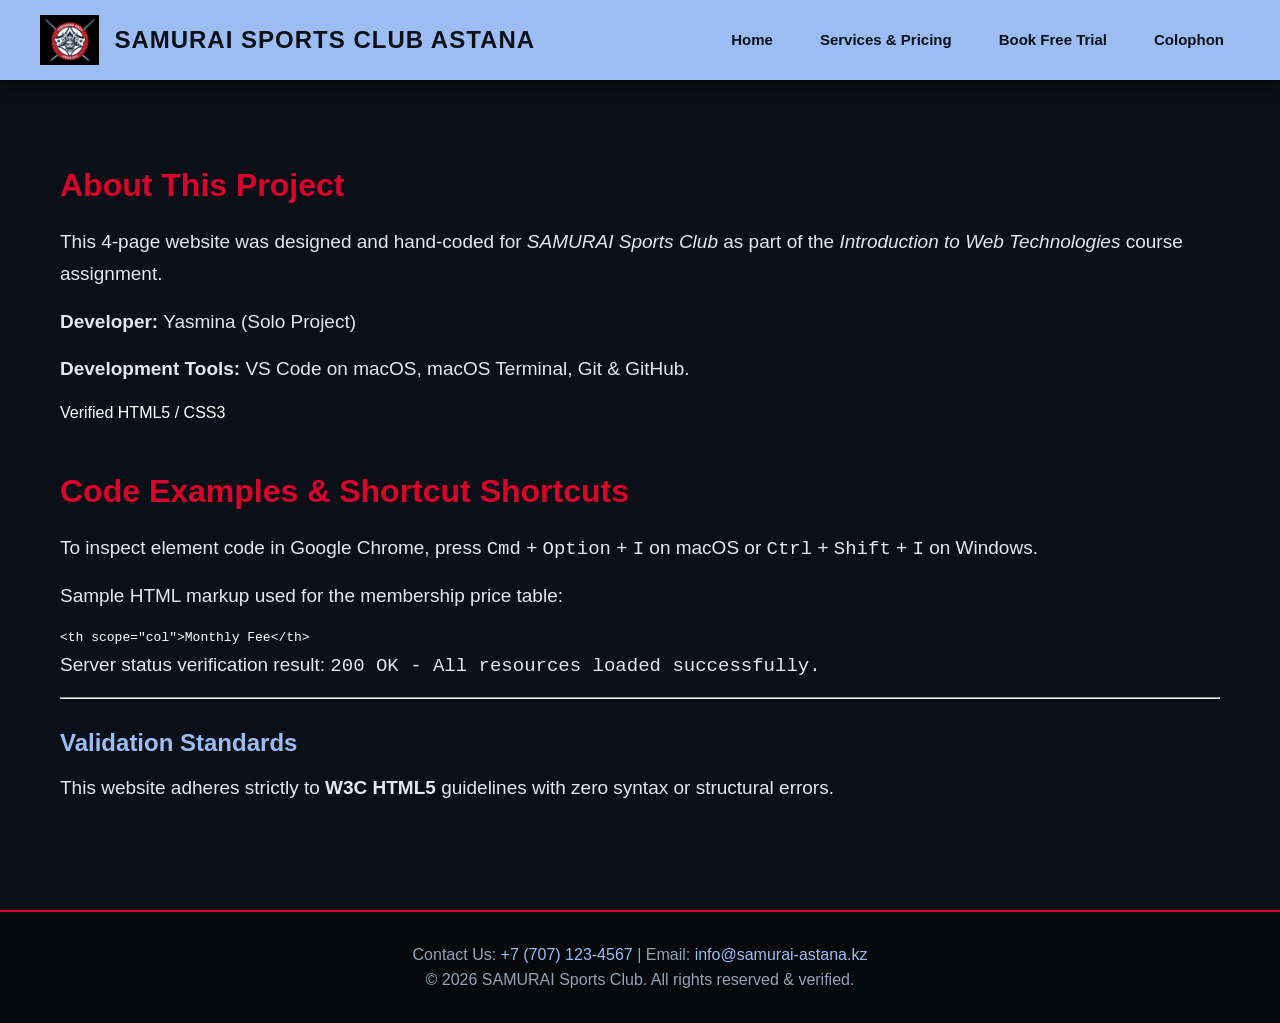
==== colophon.html @ 8e25a3a3 "Assignment 2: Add styles, logo and dojo locations" ====
<!DOCTYPE html>
<html lang="en">
<head>
    <meta charset="UTF-8">
    <meta name="viewport" content="width=device-width, initial-scale=1.0">
    <meta name="description" content="Technical specifications and code standards used to build SAMURAI Sports Club website.">
    <meta name="author" content="Yasmina">
    <title>SAMURAI Sports Club | Colophon</title>
    <link rel="stylesheet" href="css/base.css">
    <link rel="stylesheet" href="css/yasmina.css">
</head>
<body>
    <header>
        <div class="logo-container">
        <img src="images/logo.png" alt="SAMURAI DOJO Logo" class="header-logo">
        <h1>SAMURAI Sports Club Astana</h1>
    </div>
    <nav>
            <ul>
                <li><a href="index.html">Home</a></li>
                <li><a href="services.html">Services &amp; Pricing</a></li>
                <li><a href="order.html">Book Free Trial</a></li>
                <li><a href="colophon.html">Colophon</a></li>
            </ul>
    </nav>
    </header>

    <main>
        <section id="developer-info">
            <h2>About This Project</h2>
            <p>This 4-page website was designed and hand-coded for <em>SAMURAI Sports Club</em> as part of the <em>Introduction to Web Technologies</em> course assignment.</p>
            
            <!-- Div used here as a standalone container for project metadata where no specific semantic section applies -->
            <div class="project-info-card">
                <p><strong>Developer:</strong> Yasmina (Solo Project)</p>
                <p><strong>Development Tools:</strong> VS Code on macOS, macOS Terminal, Git &amp; GitHub.</p>
                <span class="badge">Verified HTML5 / CSS3</span>
            </div>
        </section>

        <section id="code-standards">
            <h2>Code Examples &amp; Shortcut Shortcuts</h2>
            <p>To inspect element code in Google Chrome, press <kbd>Cmd</kbd> + <kbd>Option</kbd> + <kbd>I</kbd> on macOS or <kbd>Ctrl</kbd> + <kbd>Shift</kbd> + <kbd>I</kbd> on Windows.</p>

            <p>Sample HTML markup used for the membership price table:</p>
            <pre><code>&lt;th scope="col"&gt;Monthly Fee&lt;/th&gt;</code></pre>

            <p>Server status verification result: <samp>200 OK - All resources loaded successfully.</samp></p>

            <hr>

            <h3>Validation Standards</h3>
            <p>This website adheres strictly to <strong>W3C HTML5</strong> guidelines with zero syntax or structural errors.</p>
        </section>
    </main>

    <footer>
        <p>Contact Us: <a href="tel:+77071234567">+7 (707) 123-4567</a> | Email: <a href="mailto:info@samurai-astana.kz">info@samurai-astana.kz</a></p>
        <p>&copy; 2026 SAMURAI Sports Club. All rights reserved &amp; verified.</p>
    </footer>
</body>
</html>
---- css/base.css ----
/* base.css - Базовые стили и сетка */

/* Сброс стандартных отступов */
* {
    box-sizing: border-box;
    margin: 0;
    padding: 0;
}

/* ЧЁРНЫЙ ФОН И БЕЛЫЙ ТЕКСТ ПО УМОЛЧАНИЮ */
body {
    font-family: -apple-system, BlinkMacSystemFont, 'Segoe UI', Roboto, Helvetica, Arial, sans-serif;
    line-height: 1.6;
    background-color: #0b0f17; /* Глубокий чёрный фон */
    color: #ffffff; /* Белый текст */
}

/* НЕБЕСНО-ГОЛУБАЯ ШАПКА В ОДНУ СТРОКУ */
header {
    background-color: #9bbdf4; /* Небесно-голубой фон */
    padding: 15px 40px;
    display: flex;
    justify-content: space-between; /* Заголовок слева, меню справа */
    align-items: center;
    position: sticky;
    top: 0;
    z-index: 1000;
    box-shadow: 0 4px 15px rgba(0,0,0,0.5);
}

/* ЗАГОЛОВОК В ШАПКЕ */
header h1 {
    color: #0b0f17; /* Тёмный цвет для контраста на голубом */
    font-size: 24px;
    font-weight: 900;
    text-transform: uppercase;
    letter-spacing: 1px;
    margin: 0;
}

/* НАВИГАЦИЯ СПРАВА В ОДНУ СТРОКУ БЕЗ ТОЧЕК */
nav ul {
    display: flex;
    flex-direction: row;
    align-items: center;
    gap: 15px;
    list-style: none; /* Убираем точки списка */
    margin: 0;
    padding: 0;
}

nav li {
    list-style: none;
}

/* КНОПКИ МЕНЮ */
nav a {
    color: #0b0f17;
    text-decoration: none;
    font-weight: 700;
    font-size: 15px;
    padding: 8px 16px;
    border-radius: 20px;
    transition: all 0.2s ease;
}

nav a:hover {
    background-color: #0b0f17;
    color: #ffffff;
}

nav a:focus {
    outline: 2px solid red; /* Обязательное требование ТЗ */
}

/* ЧЁРНЫЙ ПОДВАЛ */
footer {
    background-color: #05070a;
    color: #94a3b8;
    text-align: center;
    padding: 30px 20px;
    margin-top: 50px;
    border-top: 2px solid #d90429;
}

footer a {
    color: #9bbdf4;
    text-decoration: none;
}

footer a:hover {
    color: #ffffff;
}
---- css/yasmina.css ----
/* yasmina.css - Персональные стили, размеры и оформление */

/* СТИЛИЗАЦИЯ MAIN И КОНТЕНТА */
main {
    background-color: #0b0f17 !important; /* Чёрный фон */
    max-width: 1200px;
    margin: 0 auto;
    padding: 40px 20px;
}

/* ОГРОМНЫЙ ЗАГОЛОВОК WELCOME TO SAMURAI */
main h1 {
    font-size: 52px !important;
    font-weight: 900 !important;
    color: #ffffff !important; /* Белые буквы */
    text-transform: uppercase;
    margin-top: 20px;
    margin-bottom: 15px !important;
    line-height: 1.1;
}

/* ПОДЗАГОЛОВКИ */
main h2 {
    font-size: 32px !important;
    font-weight: 800 !important;
    color: #d90429 !important; /* Красный самурайский акцент */
    margin-top: 40px !important;
    margin-bottom: 15px !important;
}

main h3 {
    font-size: 24px !important;
    font-weight: 700 !important;
    color: #9bbdf4 !important; /* Голубой акцент */
    margin-top: 25px !important;
    margin-bottom: 10px !important;
}

/* ВЕСЬ ТЕКСТ В MAIN - КРУПНЫЙ И БЕЛЫЙ */
main p, main li, main td, main th {
    font-size: 19px !important;
    color: #e2e8f0 !important; /* Четкий светлый текст */
    line-height: 1.7 !important;
    margin-bottom: 15px !important;
}

/* ССЫЛКИ ВНУТРИ ТЕКСТА */
main a {
    color: #9bbdf4 !important;
    text-decoration: underline;
    font-weight: 600;
}

main a:hover {
    color: #d90429 !important;
}

/* КРАСНЫЕ КНОПКИ */
.btn, a.btn {
    display: inline-block;
    background-color: #d90429 !important;
    color: #ffffff !important;
    padding: 12px 28px;
    font-size: 16px;
    font-weight: 700;
    border-radius: 6px;
    text-decoration: none !important;
    margin-right: 10px;
    margin-top: 15px;
    transition: background 0.3s ease;
}

.btn:hover {
    background-color: #b00020 !important;
}

/* ОФОРМЛЕНИЕ КАРТИНОК */
main img {
    max-width: 650px;
    width: 100%;
    height: auto;
    border-radius: 10px;
    margin: 20px 0;
    box-shadow: 0 8px 25px rgba(0,0,0,0.7);
}

/* ЦИТАТА ТРЕНЕРА */
blockquote {
    background-color: #111827;
    border-left: 5px solid #d90429;
    padding: 20px;
    margin: 25px 0;
    border-radius: 0 8px 8px 0;
}

blockquote p {
    font-style: italic;
    font-size: 21px !important;
    color: #ffffff !important;
}
/* Стилизация таблицы расписания и цен */
table {
    width: 100%;
    border-collapse: collapse;
    margin: 25px 0;
    background-color: #1e293b !important; /* Тёмно-серый контрастный фон таблицы */
    border-radius: 8px;
    overflow: hidden;
    box-shadow: 0 4px 15px rgba(0, 0, 0, 0.5);
}

caption {
    font-size: 16px;
    font-weight: 600;
    color: #9bbdf4 !important; /* Голубой цвет подписи таблицы */
    margin-bottom: 10px;
    text-align: left;
}

th, td {
    padding: 14px 18px;
    text-align: left;
    border: 1px solid #334155 !important; /* Чёткие светлые рамки */
    color: #ffffff !important; /* Белый читаемый текст */
    font-size: 17px !important;
}

th {
    background-color: #d90429 !important; /* Красная самурайская шапка таблицы */
    color: #ffffff !important;
    font-weight: 700;
    text-transform: uppercase;
    font-size: 16px !important;
    letter-spacing: 0.5px;
}

tr:nth-child(even) {
    background-color: #162032 !important; /* Чередование строк для удобства */
}

tr:hover {
    background-color: #273549 !important; /* Подсветка строки при наведении */
}
/* ==========================================
   СТИЛИ ДЛЯ СТРАНИЦЫ ФОРМЫ (order.html)
   ========================================== */

/* Красивые карточки-секции формы */
fieldset {
    background-color: #1e293b !important; /* Тёмно-серый фон карточек */
    border: 2px solid #334155 !important;
    border-radius: 12px;
    padding: 25px 30px !important;
    margin-bottom: 30px !important;
    box-shadow: 0 4px 20px rgba(0, 0, 0, 0.4);
}

/* Названия секций формы (Personal Information и т.д.) */
legend {
    color: #d90429 !important; /* Красный самурайский акцент */
    font-size: 20px !important;
    font-weight: 800 !important;
    padding: 0 12px;
    text-transform: uppercase;
    letter-spacing: 0.5px;
}

/* Метки полей ввода (Labels) */
label {
    display: block;
    color: #ffffff !important;
    font-size: 16px !important;
    font-weight: 600 !important;
    margin-top: 15px;
    margin-bottom: 8px;
}

/* Все текстовые поля, календарь, числа и выпадающие списки */
input[type="text"],
input[type="email"],
input[type="tel"],
input[type="date"],
input[type="number"],
select,
textarea {
    width: 100% !important;
    max-width: 600px;
    padding: 12px 16px !important;
    font-size: 16px !important;
    border-radius: 8px !important;
    border: 1px solid #475569 !important;
    background-color: #0f172a !important; /* Тёмный фон внутри полей */
    color: #ffffff !important; /* Белый текст при вводе */
    box-sizing: border-box;
    transition: all 0.2s ease;
}

/* Подсветка полей при клике (Focus) */
input:focus, select:focus, textarea:focus {
    outline: none !important;
    border-color: #9bbdf4 !important;
    box-shadow: 0 0 0 3px rgba(155, 189, 244, 0.3) !important;
}

/* Стилизация радиокнопок и чекбоксов */
input[type="radio"],
input[type="checkbox"] {
    width: 18px !important;
    height: 18px !important;
    accent-color: #d90429 !important; /* Красный цвет галочки/точки */
    vertical-align: middle;
    margin-right: 8px;
    cursor: pointer;
}

/* Подписи к радиокнопкам и чекбоксам */
fieldset label {
    font-weight: 500 !important;
    cursor: pointer;
}

/* Картинка вверху страницы формы */
.form-hero-img, main img {
    max-width: 100% !important;
    width: 100% !important;
    max-height: 350px;
    object-fit: cover;
    border-radius: 12px;
    margin-bottom: 25px !important;
}

/* Кнопки отправки и сброса формы */
button[type="submit"], input[type="submit"] {
    background-color: #d90429 !important; /* Красная кнопка */
    color: #ffffff !important;
    font-size: 18px !important;
    font-weight: 700 !important;
    padding: 14px 32px !important;
    border: none !important;
    border-radius: 30px !important;
    cursor: pointer;
    transition: all 0.2s ease;
    margin-right: 15px;
}

button[type="submit"]:hover, input[type="submit"]:hover {
    background-color: #b00020 !important;
    transform: translateY(-2px);
    box-shadow: 0 6px 20px rgba(217, 4, 41, 0.4);
}

button[type="reset"], input[type="reset"] {
    background-color: transparent !important;
    color: #94a3b8 !important;
    font-size: 16px !important;
    font-weight: 600 !important;
    padding: 12px 24px !important;
    border: 1px solid #475569 !important;
    border-radius: 30px !important;
    cursor: pointer;
    transition: all 0.2s ease;
}

button[type="reset"]:hover, input[type="reset"]:hover {
    background-color: #334155 !important;
    color: #ffffff !important;
}
.logo-container {
    display: flex;
    align-items: center;
    gap: 15px;
}

.header-logo {
    height: 50px;
    width: auto;
    object-fit: contain;
}

/* Блок со списком адресов */
.address-list-box {
    background-color: #1e293b;
    border: 1px solid #334155;
    border-radius: 10px;
    padding: 20px 25px;
    margin-bottom: 30px;
}

.address-list-box h3 {
    color: #ffffff;
    margin-top: 0;
    margin-bottom: 15px;
}

.dojo-addresses {
    color: #cbd5e1;
    line-height: 1.8;
    padding-left: 20px;
}

.dojo-addresses li strong {
    color: #ffffff;
}

.dojo-addresses a {
    color: #38bdf8;
    text-decoration: none;
}

.dojo-addresses a:hover {
    text-decoration: underline;
}
.hero-logo {
    max-width: 180px; /* Фиксируем ширину, чтобы картинка не была гигантской */
    height: auto;
    display: block;
    margin: 0 auto 20px auto; /* Выравниваем по центру */
}
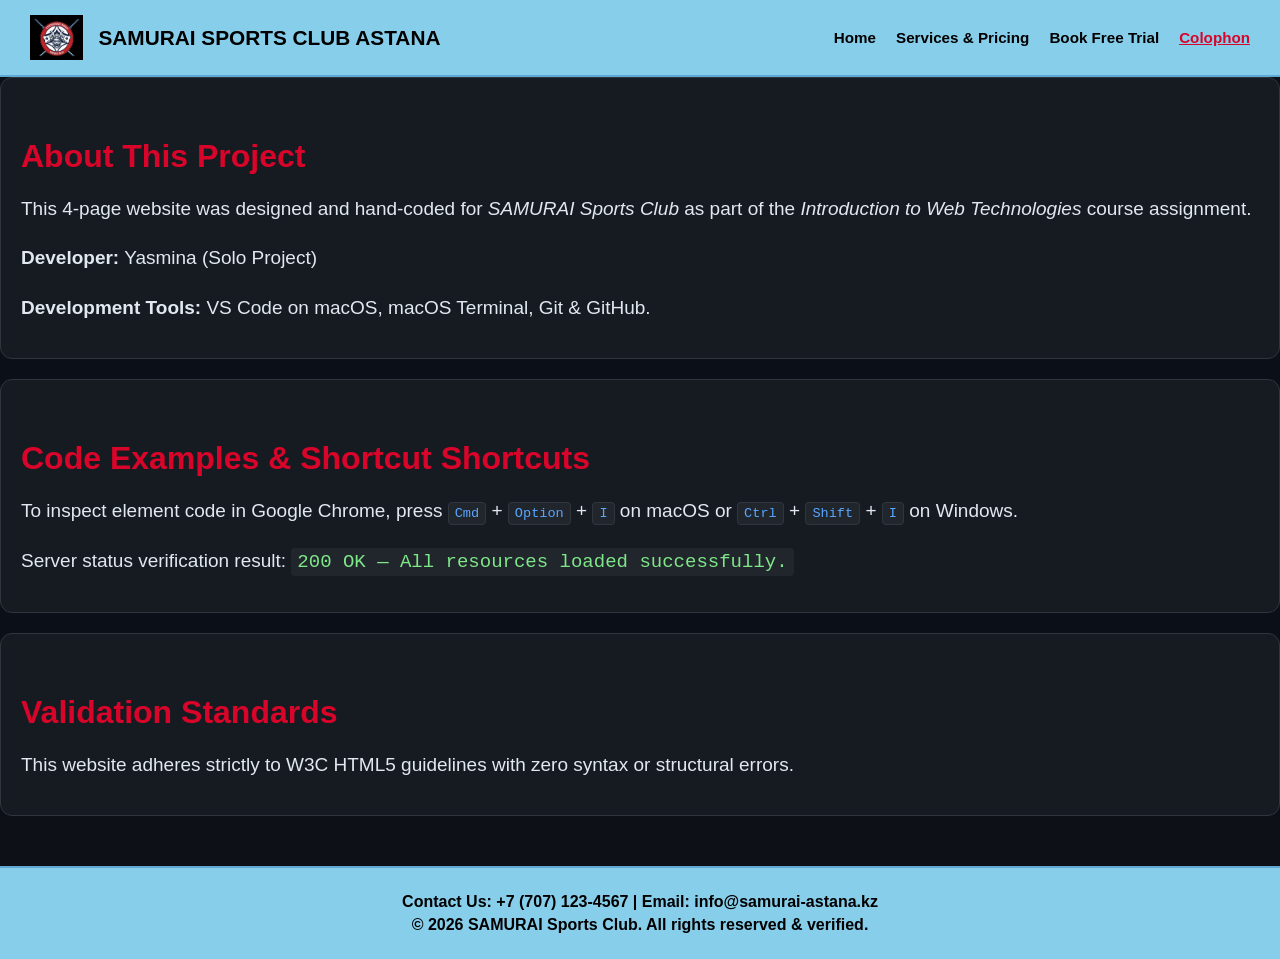
==== commit 64a3c6f0: "Final fix layout and styles" ====
--- a/colophon.html
+++ b/colophon.html
@@ -3,60 +3,51 @@
 <head>
     <meta charset="UTF-8">
     <meta name="viewport" content="width=device-width, initial-scale=1.0">
-    <meta name="description" content="Technical specifications and code standards used to build SAMURAI Sports Club website.">
-    <meta name="author" content="Yasmina">
-    <title>SAMURAI Sports Club | Colophon</title>
+    <title>Colophon — SAMURAI Sports Club</title>
     <link rel="stylesheet" href="css/base.css">
     <link rel="stylesheet" href="css/yasmina.css">
 </head>
 <body>
+
     <header>
         <div class="logo-container">
-        <img src="images/logo.png" alt="SAMURAI DOJO Logo" class="header-logo">
-        <h1>SAMURAI Sports Club Astana</h1>
-    </div>
-    <nav>
+            <img src="images/logo.png" alt="SAMURAI DOJO Logo" class="header-logo">
+            <h1>SAMURAI SPORTS CLUB ASTANA</h1>
+        </div>
+        <nav>
             <ul>
                 <li><a href="index.html">Home</a></li>
                 <li><a href="services.html">Services &amp; Pricing</a></li>
                 <li><a href="order.html">Book Free Trial</a></li>
-                <li><a href="colophon.html">Colophon</a></li>
+                <li><a href="colophon.html" class="active">Colophon</a></li>
             </ul>
-    </nav>
+        </nav>
     </header>
 
-    <main>
-        <section id="developer-info">
+    <main class="page-container" style="max-width: 800px; margin: 40px auto; padding: 0 20px;">
+        <section class="colophon-card">
             <h2>About This Project</h2>
-            <p>This 4-page website was designed and hand-coded for <em>SAMURAI Sports Club</em> as part of the <em>Introduction to Web Technologies</em> course assignment.</p>
-            
-            <!-- Div used here as a standalone container for project metadata where no specific semantic section applies -->
-            <div class="project-info-card">
-                <p><strong>Developer:</strong> Yasmina (Solo Project)</p>
-                <p><strong>Development Tools:</strong> VS Code on macOS, macOS Terminal, Git &amp; GitHub.</p>
-                <span class="badge">Verified HTML5 / CSS3</span>
-            </div>
+            <p>This 4-page website was designed and hand-coded for <em>SAMURAI Sports Club</em> as part of the <i>Introduction to Web Technologies</i> course assignment.</p>
+            <p><strong>Developer:</strong> Yasmina (Solo Project)</p>
+            <p><strong>Development Tools:</strong> VS Code on macOS, macOS Terminal, Git &amp; GitHub.</p>
         </section>
 
-        <section id="code-standards">
+        <section class="colophon-card">
             <h2>Code Examples &amp; Shortcut Shortcuts</h2>
             <p>To inspect element code in Google Chrome, press <kbd>Cmd</kbd> + <kbd>Option</kbd> + <kbd>I</kbd> on macOS or <kbd>Ctrl</kbd> + <kbd>Shift</kbd> + <kbd>I</kbd> on Windows.</p>
+            <p>Server status verification result: <code>200 OK — All resources loaded successfully.</code></p>
+        </section>
 
-            <p>Sample HTML markup used for the membership price table:</p>
-            <pre><code>&lt;th scope="col"&gt;Monthly Fee&lt;/th&gt;</code></pre>
-
-            <p>Server status verification result: <samp>200 OK - All resources loaded successfully.</samp></p>
-
-            <hr>
-
-            <h3>Validation Standards</h3>
-            <p>This website adheres strictly to <strong>W3C HTML5</strong> guidelines with zero syntax or structural errors.</p>
+        <section class="colophon-card">
+            <h2>Validation Standards</h2>
+            <p>This website adheres strictly to W3C HTML5 guidelines with zero syntax or structural errors.</p>
         </section>
     </main>
 
     <footer>
-        <p>Contact Us: <a href="tel:+77071234567">+7 (707) 123-4567</a> | Email: <a href="mailto:info@samurai-astana.kz">info@samurai-astana.kz</a></p>
+        <p>Contact Us: +7 (707) 123-4567 | Email: info@samurai-astana.kz</p>
         <p>&copy; 2026 SAMURAI Sports Club. All rights reserved &amp; verified.</p>
     </footer>
+
 </body>
 </html>
--- a/css/base.css
+++ b/css/base.css
@@ -1,93 +1,96 @@
-/* base.css - Базовые стили и сетка */
-
-/* Сброс стандартных отступов */
-* {
-    box-sizing: border-box;
-    margin: 0;
-    padding: 0;
+header {
+    background-color: #9bbdf4 !important;
+    color: #000000 !important;
 }
 
-/* ЧЁРНЫЙ ФОН И БЕЛЫЙ ТЕКСТ ПО УМОЛЧАНИЮ */
-body {
-    font-family: -apple-system, BlinkMacSystemFont, 'Segoe UI', Roboto, Helvetica, Arial, sans-serif;
-    line-height: 1.6;
-    background-color: #0b0f17; /* Глубокий чёрный фон */
-    color: #ffffff; /* Белый текст */
+header h1 {
+    font-size: 26px !important;
+    font-weight: 900 !important;
+    color: #000000 !important;
 }
 
-/* НЕБЕСНО-ГОЛУБАЯ ШАПКА В ОДНУ СТРОКУ */
-header {
-    background-color: #9bbdf4; /* Небесно-голубой фон */
-    padding: 15px 40px;
-    display: flex;
-    justify-content: space-between; /* Заголовок слева, меню справа */
-    align-items: center;
-    position: sticky;
-    top: 0;
-    z-index: 1000;
-    box-shadow: 0 4px 15px rgba(0,0,0,0.5);
+main {
+    max-width: 100% !important;
+    margin: 0 !important;
+    padding: 0 !important;
+    background-color: #1d4ed8 !important;
 }
 
-/* ЗАГОЛОВОК В ШАПКЕ */
-header h1 {
-    color: #0b0f17; /* Тёмный цвет для контраста на голубом */
-    font-size: 24px;
-    font-weight: 900;
-    text-transform: uppercase;
-    letter-spacing: 1px;
-    margin: 0;
+.hero {
+    position: relative;
+    width: 100%;
+    min-height: 520px;
+    background: linear-gradient(rgba(0, 0, 0, 0.45), rgba(0, 0, 0, 0.45)), url('../images/dojo.jpg') no-repeat center center / cover;
+    display: flex;
+    flex-direction: column;
+    justify-content: center;
+    align-items: flex-start;
+    padding: 60px 8%;
+    box-sizing: border-box;
 }
 
-/* НАВИГАЦИЯ СПРАВА В ОДНУ СТРОКУ БЕЗ ТОЧЕК */
-nav ul {
-    display: flex;
-    flex-direction: row;
-    align-items: center;
-    gap: 15px;
-    list-style: none; /* Убираем точки списка */
-    margin: 0;
-    padding: 0;
+.hero h1, main h1 {
+    font-size: 56px !important;
+    font-weight: 900 !important;
+    color: #ffffff !important;
+    text-shadow: 2px 2px 10px rgba(0,0,0,0.7);
+    margin-bottom: 15px !important;
+    max-width: 800px;
+    line-height: 1.1;
 }
 
-nav li {
-    list-style: none;
+.hero p {
+    font-size: 22px !important;
+    color: #ffffff !important;
+    max-width: 700px;
+    margin-bottom: 30px !important;
+    text-shadow: 1px 1px 6px rgba(0,0,0,0.7);
 }
 
-/* КНОПКИ МЕНЮ */
-nav a {
-    color: #0b0f17;
-    text-decoration: none;
-    font-weight: 700;
-    font-size: 15px;
-    padding: 8px 16px;
-    border-radius: 20px;
-    transition: all 0.2s ease;
+.btn-group {
+    display: flex;
+    gap: 15px;
+    margin-top: 10px;
 }
 
-nav a:hover {
-    background-color: #0b0f17;
-    color: #ffffff;
+.btn {
+    display: inline-block;
+    padding: 14px 32px;
+    font-size: 16px;
+    font-weight: 700;
+    border-radius: 30px;
+    text-decoration: none;
+    transition: all 0.3s ease;
 }
 
-nav a:focus {
-    outline: 2px solid red; /* Обязательное требование ТЗ */
+.btn-primary {
+    background-color: #000000;
+    color: #ffffff !important;
 }
 
-/* ЧЁРНЫЙ ПОДВАЛ */
-footer {
-    background-color: #05070a;
-    color: #94a3b8;
-    text-align: center;
-    padding: 30px 20px;
-    margin-top: 50px;
-    border-top: 2px solid #d90429;
+.btn-secondary {
+    background-color: #ffffff;
+    color: #000000 !important;
 }
 
-footer a {
-    color: #9bbdf4;
-    text-decoration: none;
+.btn:hover {
+    transform: translateY(-3px);
+    box-shadow: 0 6px 20px rgba(0,0,0,0.3);
 }
 
-footer a:hover {
-    color: #ffffff;
+.content-block {
+    padding: 50px 8%;
+    background-color: #1d4ed8;
+    color: #000000;
+}
+
+.content-block h2, .content-block h3 {
+    color: #000000 !important;
+    font-size: 32px !important;
+    margin-top: 20px;
+}
+
+.content-block p, .content-block li {
+    color: #000000 !important;
+    font-size: 20px !important;
 }
--- a/css/yasmina.css
+++ b/css/yasmina.css
@@ -1,29 +1,25 @@
-/* yasmina.css - Персональные стили, размеры и оформление */
-
-/* СТИЛИЗАЦИЯ MAIN И КОНТЕНТА */
+ 
 main {
-    background-color: #0b0f17 !important; /* Чёрный фон */
+    background-color: #0b0f17 !important;
     max-width: 1200px;
     margin: 0 auto;
     padding: 40px 20px;
 }
-
-/* ОГРОМНЫЙ ЗАГОЛОВОК WELCOME TO SAMURAI */
+ 
 main h1 {
     font-size: 52px !important;
     font-weight: 900 !important;
-    color: #ffffff !important; /* Белые буквы */
+    color: #ffffff !important;
     text-transform: uppercase;
     margin-top: 20px;
     margin-bottom: 15px !important;
     line-height: 1.1;
 }
-
-/* ПОДЗАГОЛОВКИ */
+ 
 main h2 {
     font-size: 32px !important;
     font-weight: 800 !important;
-    color: #d90429 !important; /* Красный самурайский акцент */
+    color: #d90429 !important;
     margin-top: 40px !important;
     margin-bottom: 15px !important;
 }
@@ -31,20 +27,17 @@
 main h3 {
     font-size: 24px !important;
     font-weight: 700 !important;
-    color: #9bbdf4 !important; /* Голубой акцент */
+    color: #9bbdf4 !important;
     margin-top: 25px !important;
     margin-bottom: 10px !important;
 }
-
-/* ВЕСЬ ТЕКСТ В MAIN - КРУПНЫЙ И БЕЛЫЙ */
+ 
 main p, main li, main td, main th {
     font-size: 19px !important;
-    color: #e2e8f0 !important; /* Четкий светлый текст */
-    line-height: 1.7 !important;
+    color: #e2e8f0 !important;
     margin-bottom: 15px !important;
 }
-
-/* ССЫЛКИ ВНУТРИ ТЕКСТА */
+ 
 main a {
     color: #9bbdf4 !important;
     text-decoration: underline;
@@ -54,8 +47,7 @@
 main a:hover {
     color: #d90429 !important;
 }
-
-/* КРАСНЫЕ КНОПКИ */
+ 
 .btn, a.btn {
     display: inline-block;
     background-color: #d90429 !important;
@@ -73,8 +65,7 @@
 .btn:hover {
     background-color: #b00020 !important;
 }
-
-/* ОФОРМЛЕНИЕ КАРТИНОК */
+ 
 main img {
     max-width: 650px;
     width: 100%;
@@ -83,8 +74,7 @@
     margin: 20px 0;
     box-shadow: 0 8px 25px rgba(0,0,0,0.7);
 }
-
-/* ЦИТАТА ТРЕНЕРА */
+ 
 blockquote {
     background-color: #111827;
     border-left: 5px solid #d90429;
@@ -97,13 +87,12 @@
     font-style: italic;
     font-size: 21px !important;
     color: #ffffff !important;
-}
-/* Стилизация таблицы расписания и цен */
-table {
+} 
+ able {
     width: 100%;
     border-collapse: collapse;
     margin: 25px 0;
-    background-color: #1e293b !important; /* Тёмно-серый контрастный фон таблицы */
+    background-color: #1e293b !important;
     border-radius: 8px;
     overflow: hidden;
     box-shadow: 0 4px 15px rgba(0, 0, 0, 0.5);
@@ -112,7 +101,7 @@
 caption {
     font-size: 16px;
     font-weight: 600;
-    color: #9bbdf4 !important; /* Голубой цвет подписи таблицы */
+    color: #9bbdf4 !important;
     margin-bottom: 10px;
     text-align: left;
 }
@@ -120,13 +109,13 @@
 th, td {
     padding: 14px 18px;
     text-align: left;
-    border: 1px solid #334155 !important; /* Чёткие светлые рамки */
-    color: #ffffff !important; /* Белый читаемый текст */
+    border: 1px solid #334155 !important;
+    color: #ffffff !important;
     font-size: 17px !important;
 }
 
 th {
-    background-color: #d90429 !important; /* Красная самурайская шапка таблицы */
+    background-color: #d90429 !important;
     color: #ffffff !important;
     font-weight: 700;
     text-transform: uppercase;
@@ -135,37 +124,31 @@
 }
 
 tr:nth-child(even) {
-    background-color: #162032 !important; /* Чередование строк для удобства */
+    background-color: #162032 !important;
 }
 
 tr:hover {
-    background-color: #273549 !important; /* Подсветка строки при наведении */
-}
-/* ==========================================
-   СТИЛИ ДЛЯ СТРАНИЦЫ ФОРМЫ (order.html)
-   ========================================== */
-
-/* Красивые карточки-секции формы */
-fieldset {
-    background-color: #1e293b !important; /* Тёмно-серый фон карточек */
+    background-color: #273549 !important;
+}
+ 
+ fieldset {
+    background-color: #1e293b !important;
     border: 2px solid #334155 !important;
     border-radius: 12px;
     padding: 25px 30px !important;
     margin-bottom: 30px !important;
     box-shadow: 0 4px 20px rgba(0, 0, 0, 0.4);
 }
-
-/* Названия секций формы (Personal Information и т.д.) */
+ 
 legend {
-    color: #d90429 !important; /* Красный самурайский акцент */
+    color: #d90429 !important;
     font-size: 20px !important;
     font-weight: 800 !important;
     padding: 0 12px;
     text-transform: uppercase;
     letter-spacing: 0.5px;
 }
-
-/* Метки полей ввода (Labels) */
+ 
 label {
     display: block;
     color: #ffffff !important;
@@ -174,8 +157,7 @@
     margin-top: 15px;
     margin-bottom: 8px;
 }
-
-/* Все текстовые поля, календарь, числа и выпадающие списки */
+ 
 input[type="text"],
 input[type="email"],
 input[type="tel"],
@@ -189,37 +171,34 @@
     font-size: 16px !important;
     border-radius: 8px !important;
     border: 1px solid #475569 !important;
-    background-color: #0f172a !important; /* Тёмный фон внутри полей */
-    color: #ffffff !important; /* Белый текст при вводе */
+    background-color: #0f172a !important;
+    color: #ffffff !important;
     box-sizing: border-box;
     transition: all 0.2s ease;
 }
 
-/* Подсветка полей при клике (Focus) */
+
 input:focus, select:focus, textarea:focus {
     outline: none !important;
     border-color: #9bbdf4 !important;
     box-shadow: 0 0 0 3px rgba(155, 189, 244, 0.3) !important;
 }
-
-/* Стилизация радиокнопок и чекбоксов */
+ 
 input[type="radio"],
 input[type="checkbox"] {
     width: 18px !important;
     height: 18px !important;
-    accent-color: #d90429 !important; /* Красный цвет галочки/точки */
+    accent-color: #d90429 !important;
     vertical-align: middle;
     margin-right: 8px;
     cursor: pointer;
 }
-
-/* Подписи к радиокнопкам и чекбоксам */
+ 
 fieldset label {
     font-weight: 500 !important;
     cursor: pointer;
 }
-
-/* Картинка вверху страницы формы */
+ 
 .form-hero-img, main img {
     max-width: 100% !important;
     width: 100% !important;
@@ -228,10 +207,9 @@
     border-radius: 12px;
     margin-bottom: 25px !important;
 }
-
-/* Кнопки отправки и сброса формы */
+ 
 button[type="submit"], input[type="submit"] {
-    background-color: #d90429 !important; /* Красная кнопка */
+    background-color: #d90429 !important; 
     color: #ffffff !important;
     font-size: 18px !important;
     font-weight: 700 !important;
@@ -276,8 +254,7 @@
     width: auto;
     object-fit: contain;
 }
-
-/* Блок со списком адресов */
+ 
 .address-list-box {
     background-color: #1e293b;
     border: 1px solid #334155;
@@ -311,8 +288,340 @@
     text-decoration: underline;
 }
 .hero-logo {
-    max-width: 180px; /* Фиксируем ширину, чтобы картинка не была гигантской */
+    max-width: 180px;
     height: auto;
     display: block;
-    margin: 0 auto 20px auto; /* Выравниваем по центру */
+    margin: 0 auto 20px auto;
+}
+
+body {
+    background-color: #0d1117 !important;
+    color: #f0f6fc !important;
+    font-family: -apple-system, BlinkMacSystemFont, "Segoe UI", Roboto, Helvetica, Arial, sans-serif !important;
+}
+
+header {
+    background-color: #161b22 !important;
+    border-bottom: 1px solid #30363d;
+}
+
+header h1, header nav a {
+    font-family: -apple-system, BlinkMacSystemFont, "Segoe UI", Roboto, Helvetica, Arial, sans-serif !important;
+    color: #f0f6fc !important;
+}
+
+header nav a.active {
+    color: #58a6ff !important;
+}
+
+.order-hero h1 {
+    color: #ff3344;
+    font-size: 2rem;
+    margin-bottom: 10px;
+}
+
+.trial-hero-img {
+    max-width: 100%;
+    height: auto;
+    border-radius: 12px;
+    margin: 20px 0;
+    box-shadow: 0 4px 20px rgba(0,0,0,0.5);
+}
+
+.order-form-section {
+    background: #161b22;
+    padding: 25px;
+    border-radius: 12px;
+    border: 1px solid #30363d;
+    max-width: 600px;
+    margin: 30px auto;
+}
+
+.order-form-section h2 {
+    color: #ff3344;
+    font-size: 1.2rem;
+    margin-bottom: 20px;
+    text-transform: uppercase;
+}
+
+.form-group {
+    margin-bottom: 18px;
+    text-align: left;
+}
+
+.form-group label {
+    display: block;
+    margin-bottom: 6px;
+    font-size: 0.9rem;
+    color: #8b949e;
+}
+
+.form-group input, 
+.form-group select {
+    width: 100%;
+    padding: 12px;
+    background: #0d1117;
+    border: 1px solid #30363d;
+    border-radius: 6px;
+    color: #fff;
+    font-size: 1rem;
+    box-sizing: border-box;
+}
+
+.form-group input:focus, 
+.form-group select:focus {
+    border-color: #58a6ff;
+    outline: none;
+}
+
+.btn-submit {
+    width: 100%;
+    background: #238636;
+    color: #fff;
+    padding: 12px;
+    border: none;
+    border-radius: 6px;
+    font-size: 1rem;
+    font-weight: bold;
+    cursor: pointer;
+    margin-top: 10px;
+}
+
+.btn-submit:hover {
+    background: #2ea043;
+}
+
+.colophon-card {
+    background: #161b22;
+    border: 1px solid #30363d;
+    border-radius: 12px;
+    padding: 20px;
+    margin-bottom: 20px;
+    text-align: left;
+}
+
+.colophon-card h2 {
+    color: #ff3344;
+    font-size: 1.3rem;
+    margin-top: 0;
+}
+
+.colophon-card p {
+    color: #c9d1d9;
+    line-height: 1.6;
+}
+
+kbd {
+    background: #21262d;
+    border: 1px solid #30363d;
+    border-radius: 4px;
+    padding: 3px 6px;
+    font-size: 0.85rem;
+    color: #58a6ff;
+}
+
+code {
+    background: #21262d;
+    color: #7ee787;
+    padding: 3px 6px;
+    border-radius: 4px;
+}
+body {
+    background-color: #0d1117 !important;
+    color: #f0f6fc !important;
+    font-family: -apple-system, BlinkMacSystemFont, "Segoe UI", Roboto, Helvetica, Arial, sans-serif !important;
+    margin: 0;
+    padding: 0;
+}
+
+header {
+    background-color: #87CEEB !important;
+    border-bottom: 2px solid #5fa8d3;
+    padding: 15px 30px;
+    display: flex !important;
+    justify-content: space-between !important;
+    align-items: center !important;
+}
+
+.logo-container {
+    display: flex;
+    align-items: center;
+    gap: 15px;
+}
+
+.header-logo {
+    height: 45px;
+    width: auto;
+}
+
+header h1 {
+    font-size: 1.3rem !important;
+    color: #000000 !important;
+    margin: 0 !important;
+    font-weight: 700;
+}
+
+nav ul {
+    list-style: none !important;
+    margin: 0 !important;
+    padding: 0 !important;
+    display: flex !important;
+    flex-direction: row !important;
+    gap: 20px !important;
+}
+
+nav ul li {
+    display: inline-block !important;
+}
+
+nav ul li a {
+    color: #000000 !important;
+    text-decoration: none !important;
+    font-weight: 600 !important;
+    font-size: 0.95rem !important;
+}
+
+nav ul li a:hover,
+nav ul li a.active {
+    color: #d90429 !important;
+    text-decoration: underline !important;
+}
+
+.hero-banner-img,
+.home-hero-img {
+    width: 100% !important;
+    max-width: 900px !important;
+    height: auto !important;
+    max-height: none !important;
+    object-fit: contain !important;
+    display: block;
+    margin: 20px auto;
+    border-radius: 10px;
+}
+
+footer {
+    background-color: #87CEEB !important;
+    color: #000000 !important;
+    text-align: center;
+    padding: 20px;
+    margin-top: 50px;
+    border-top: 2px solid #5fa8d3;
+}
+
+footer p {
+    margin: 5px 0;
+    font-weight: 600;
+}
+
+.order-hero h1 {
+    color: #ff3344;
+    font-size: 2rem;
+    margin-bottom: 10px;
+}
+
+.trial-hero-img {
+    max-width: 100%;
+    height: auto;
+    border-radius: 12px;
+    margin: 20px 0;
+    box-shadow: 0 4px 20px rgba(0,0,0,0.5);
+}
+
+.order-form-section {
+    background: #161b22;
+    padding: 25px;
+    border-radius: 12px;
+    border: 1px solid #30363d;
+    max-width: 600px;
+    margin: 30px auto;
+}
+
+.order-form-section h2 {
+    color: #ff3344;
+    font-size: 1.2rem;
+    margin-bottom: 20px;
+    text-transform: uppercase;
+}
+
+.form-group {
+    margin-bottom: 18px;
+    text-align: left;
+}
+
+.form-group label {
+    display: block;
+    margin-bottom: 6px;
+    font-size: 0.9rem;
+    color: #8b949e;
+}
+
+.form-group input, 
+.form-group select {
+    width: 100%;
+    padding: 12px;
+    background: #0d1117;
+    border: 1px solid #30363d;
+    border-radius: 6px;
+    color: #fff;
+    font-size: 1rem;
+    box-sizing: border-box;
+}
+
+.form-group input:focus, 
+.form-group select:focus {
+    border-color: #58a6ff;
+    outline: none;
+}
+
+.btn-submit {
+    width: 100%;
+    background: #238636;
+    color: #fff;
+    padding: 12px;
+    border: none;
+    border-radius: 6px;
+    font-size: 1rem;
+    font-weight: bold;
+    cursor: pointer;
+    margin-top: 10px;
+}
+
+.btn-submit:hover {
+    background: #2ea043;
+}
+
+.colophon-card {
+    background: #161b22;
+    border: 1px solid #30363d;
+    border-radius: 12px;
+    padding: 20px;
+    margin-bottom: 20px;
+    text-align: left;
+}
+
+.colophon-card h2 {
+    color: #ff3344;
+    font-size: 1.3rem;
+    margin-top: 0;
+}
+
+.colophon-card p {
+    color: #c9d1d9;
+    line-height: 1.6;
+}
+
+kbd {
+    background: #21262d;
+    border: 1px solid #30363d;
+    border-radius: 4px;
+    padding: 3px 6px;
+    font-size: 0.85rem;
+    color: #58a6ff;
+}
+
+code {
+    background: #21262d;
+    color: #7ee787;
+    padding: 3px 6px;
+    border-radius: 4px;
 }
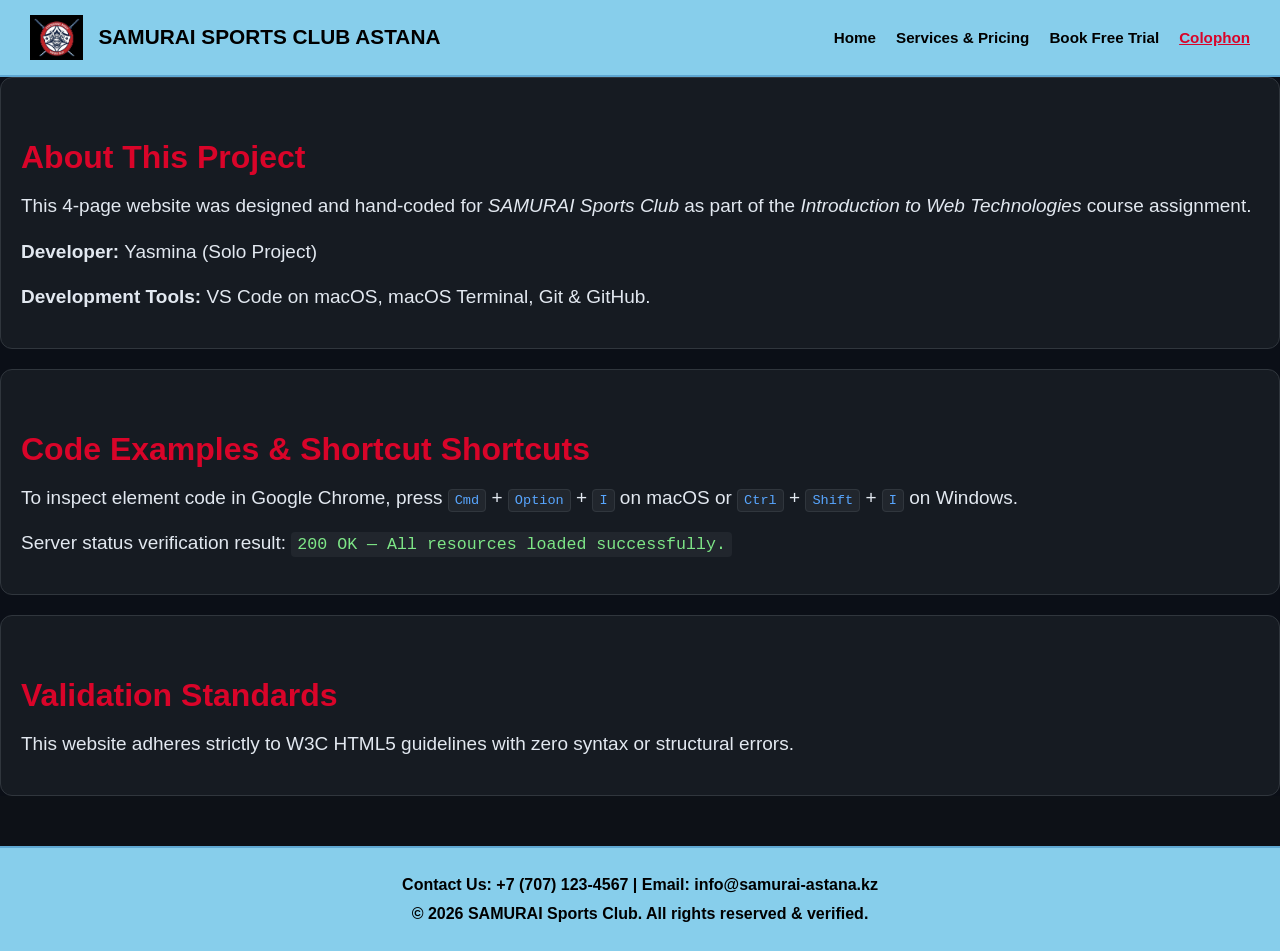
==== commit 40f9f381: "checkpoint" ====
--- a/colophon.html
+++ b/colophon.html
@@ -4,6 +4,7 @@
     <meta charset="UTF-8">
     <meta name="viewport" content="width=device-width, initial-scale=1.0">
     <title>Colophon — SAMURAI Sports Club</title>
+    <link href="https://cdn.jsdelivr.net/npm/bootstrap@5.3.3/dist/css/bootstrap.min.css" rel="stylesheet">
     <link rel="stylesheet" href="css/base.css">
     <link rel="stylesheet" href="css/yasmina.css">
 </head>
@@ -50,4 +51,5 @@
     </footer>
 
 </body>
+<script src="https://cdn.jsdelivr.net/npm/bootstrap@5.3.3/dist/js/bootstrap.bundle.min.js"></script>
 </html>
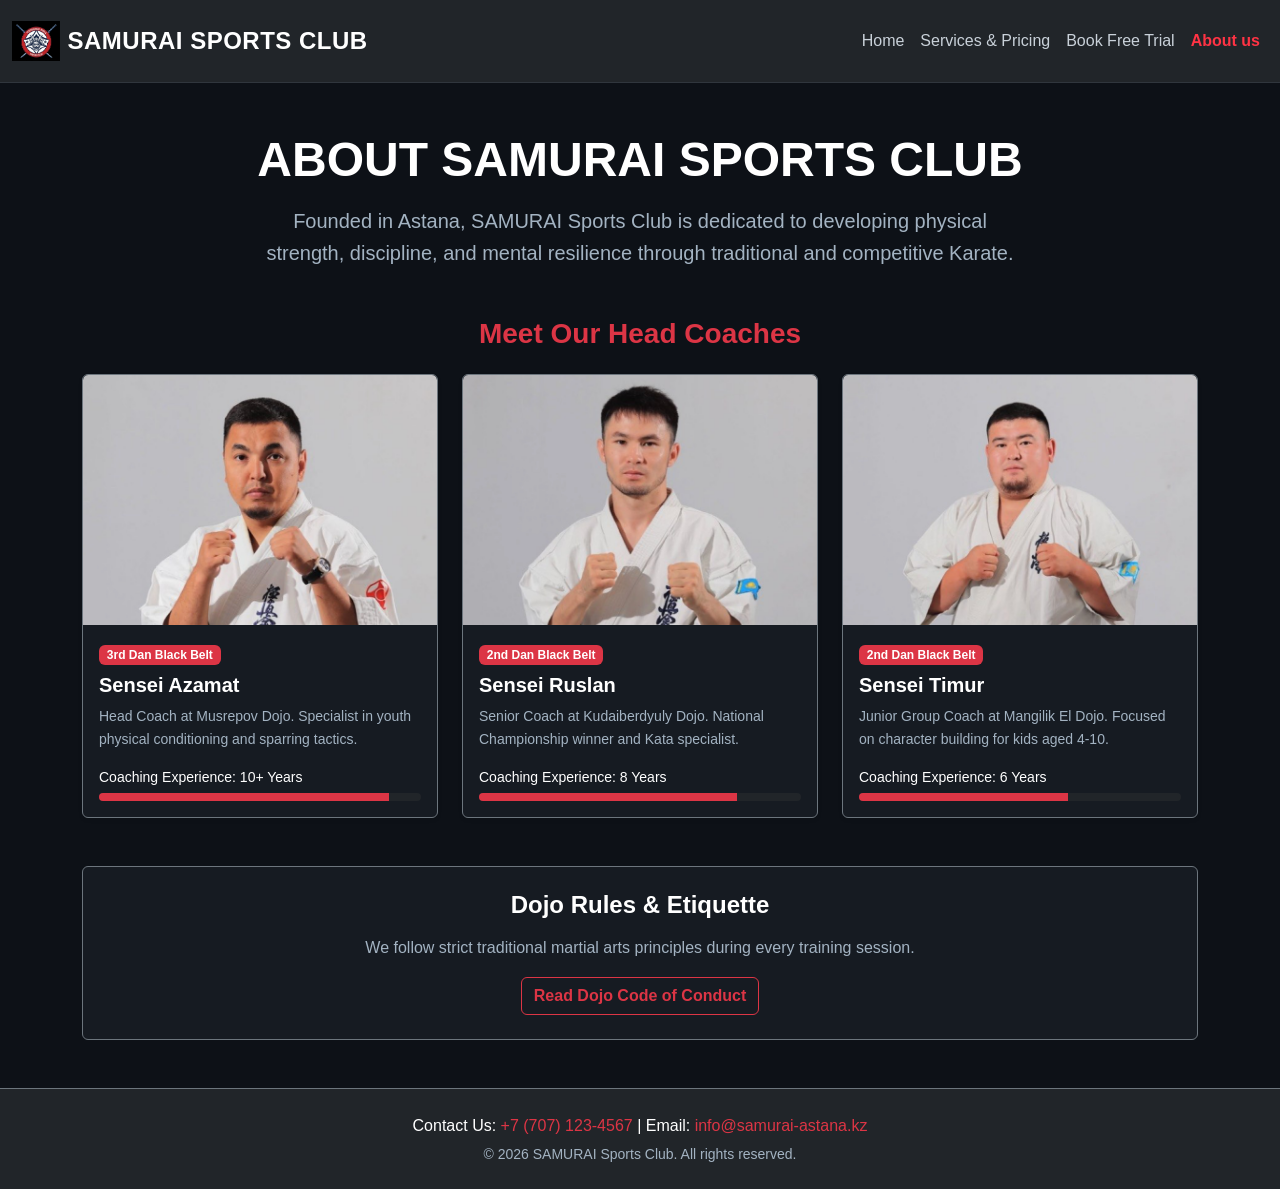
==== commit 0873634c: "Refactor layout with Bootstrap v5 and consolidate CSS for Assignment 3" ====
--- a/colophon.html
+++ b/colophon.html
@@ -3,53 +3,158 @@
 <head>
     <meta charset="UTF-8">
     <meta name="viewport" content="width=device-width, initial-scale=1.0">
-    <title>Colophon — SAMURAI Sports Club</title>
+    <meta name="description" content="Learn about SAMURAI Sports Club history, mission, and certified coaching staff.">
+    <meta name="author" content="Yasmina">
+    <title>About Us &amp; Coaches — SAMURAI Sports Club</title>
+
+    <!-- Bootstrap v5.3.3 -->
     <link href="https://cdn.jsdelivr.net/npm/bootstrap@5.3.3/dist/css/bootstrap.min.css" rel="stylesheet">
-    <link rel="stylesheet" href="css/base.css">
     <link rel="stylesheet" href="css/yasmina.css">
 </head>
 <body>
 
     <header>
-        <div class="logo-container">
-            <img src="images/logo.png" alt="SAMURAI DOJO Logo" class="header-logo">
-            <h1>SAMURAI SPORTS CLUB ASTANA</h1>
-        </div>
-        <nav>
-            <ul>
-                <li><a href="index.html">Home</a></li>
-                <li><a href="services.html">Services &amp; Pricing</a></li>
-                <li><a href="order.html">Book Free Trial</a></li>
-                <li><a href="colophon.html" class="active">Colophon</a></li>
-            </ul>
+        <nav class="navbar navbar-expand-md navbar-dark bg-dark py-3">
+            <div class="container-fluid">
+                <a class="navbar-brand d-flex align-items-center gap-2" href="index.html">
+                    <img src="images/logo.png" alt="SAMURAI DOJO Logo" class="header-logo">
+                    <span class="fs-4 fw-bold text-uppercase text-white">SAMURAI Sports Club</span>
+                </a>
+                <button class="navbar-toggler" type="button" data-bs-toggle="collapse" data-bs-target="#mainNavbar" aria-controls="mainNavbar" aria-expanded="false" aria-label="Toggle navigation">
+                    <span class="navbar-toggler-icon"></span>
+                </button>
+                <div class="collapse navbar-collapse" id="mainNavbar">
+                    <ul class="navbar-nav ms-auto mb-2 mb-md-0">
+                        <li class="nav-item"><a class="nav-link" href="index.html">Home</a></li>
+                        <li class="nav-item"><a class="nav-link" href="services.html">Services &amp; Pricing</a></li>
+                        <li class="nav-item"><a class="nav-link" href="order.html">Book Free Trial</a></li>
+                        <li class="nav-item"><a class="nav-link active" href="colophon.html">About us</a></li>
+                    </ul>
+                </div>
+            </div>
         </nav>
     </header>
 
-    <main class="page-container" style="max-width: 800px; margin: 40px auto; padding: 0 20px;">
-        <section class="colophon-card">
-            <h2>About This Project</h2>
-            <p>This 4-page website was designed and hand-coded for <em>SAMURAI Sports Club</em> as part of the <i>Introduction to Web Technologies</i> course assignment.</p>
-            <p><strong>Developer:</strong> Yasmina (Solo Project)</p>
-            <p><strong>Development Tools:</strong> VS Code on macOS, macOS Terminal, Git &amp; GitHub.</p>
+    <!-- Основной контент страницы -->
+    <!-- ВЫБОР КОНТЕЙНЕРА: .container для ограничения ширины текста и удобного выравнивания колонок -->
+    <main class="container my-5">
+        
+        <!-- Герой-секция о клубе -->
+        <section class="text-center mb-5">
+            <h1 class="display-5 fw-bold text-white mb-3">ABOUT SAMURAI SPORTS CLUB</h1>
+            <p class="lead text-muted mx-auto" style="max-width: 750px;">
+                Founded in Astana, SAMURAI Sports Club is dedicated to developing physical strength, discipline, and mental resilience through traditional and competitive Karate.
+            </p>
         </section>
 
-        <section class="colophon-card">
-            <h2>Code Examples &amp; Shortcut Shortcuts</h2>
-            <p>To inspect element code in Google Chrome, press <kbd>Cmd</kbd> + <kbd>Option</kbd> + <kbd>I</kbd> on macOS or <kbd>Ctrl</kbd> + <kbd>Shift</kbd> + <kbd>I</kbd> on Windows.</p>
-            <p>Server status verification result: <code>200 OK — All resources loaded successfully.</code></p>
+        <!-- Раздел с тренерским составом (Адаптивная сетка Bootstrap Grid) -->
+        <section class="mb-5">
+            <h2 class="h3 text-danger fw-bold text-center mb-4">Meet Our Head Coaches</h2>
+            
+            <div class="row g-4">
+                <!-- Тренер 1 -->
+                <div class="col-12 col-md-6 col-lg-4">
+                    <div class="card bg-brand-dark text-white border-secondary h-100 shadow-sm">
+                        <img src="images/trainee1.png" class="card-img-top" alt="Sensei Azamat" style="height: 250px; object-fit: cover;">
+                        <div class="card-body">
+                            <span class="badge bg-danger mb-2">3rd Dan Black Belt</span>
+                            <h3 class="h5 card-title fw-bold">Sensei Azamat</h3>
+                            <p class="card-text text-muted small">Head Coach at Musrepov Dojo. Specialist in youth physical conditioning and sparring tactics.</p>
+                            
+                            <!-- Индикатор прогресса (Progress Bar) -->
+                            <div class="mt-3">
+                                <small class="text-white d-block mb-1">Coaching Experience: 10+ Years</small>
+                                <div class="progress bg-dark" style="height: 8px;">
+                                    <div class="progress-bar bg-danger" role="progressbar" style="width: 90%;" aria-valuenow="90" aria-valuemin="0" aria-valuemax="100"></div>
+                                </div>
+                            </div>
+                        </div>
+                    </div>
+                </div>
+
+                <!-- Тренер 2 -->
+                <div class="col-12 col-md-6 col-lg-4">
+                    <div class="card bg-brand-dark text-white border-secondary h-100 shadow-sm">
+                        <img src="images/trainee2.png" class="card-img-top" alt="Sensei Ruslan" style="height: 250px; object-fit: cover;">
+                        <div class="card-body">
+                            <span class="badge bg-danger mb-2">2nd Dan Black Belt</span>
+                            <h3 class="h5 card-title fw-bold">Sensei Ruslan</h3>
+                            <p class="card-text text-muted small">Senior Coach at Kudaiberdyuly Dojo. National Championship winner and Kata specialist.</p>
+                            
+                            <div class="mt-3">
+                                <small class="text-white d-block mb-1">Coaching Experience: 8 Years</small>
+                                <div class="progress bg-dark" style="height: 8px;">
+                                    <div class="progress-bar bg-danger" role="progressbar" style="width: 80%;" aria-valuenow="80" aria-valuemin="0" aria-valuemax="100"></div>
+                                </div>
+                            </div>
+                        </div>
+                    </div>
+                </div>
+
+                <!-- Тренер 3 -->
+                <div class="col-12 col-lg-4">
+                    <div class="card bg-brand-dark text-white border-secondary h-100 shadow-sm">
+                        <img src="images/trainee3.png" class="card-img-top" alt="Sensei Timur" style="height: 250px; object-fit: cover;">
+                        <div class="card-body">
+                            <span class="badge bg-danger mb-2">2nd Dan Black Belt</span>
+                            <h3 class="h5 card-title fw-bold">Sensei Timur</h3>
+                            <p class="card-text text-muted small">Junior Group Coach at Mangilik El Dojo. Focused on character building for kids aged 4-10.</p>
+                            
+                            <div class="mt-3">
+                                <small class="text-white d-block mb-1">Coaching Experience: 6 Years</small>
+                                <div class="progress bg-dark" style="height: 8px;">
+                                    <div class="progress-bar bg-danger" role="progressbar" style="width: 65%;" aria-valuenow="65" aria-valuemin="0" aria-valuemax="100"></div>
+                                </div>
+                            </div>
+                        </div>
+                    </div>
+                </div>
+            </div>
         </section>
 
-        <section class="colophon-card">
-            <h2>Validation Standards</h2>
-            <p>This website adheres strictly to W3C HTML5 guidelines with zero syntax or structural errors.</p>
+        <!-- ПОДКЛЮЧЕННЫЙ КОМПОНЕНТ BOOTSTRAP: Modal (Модальное окно с правилами додзё) -->
+        <!-- Component: Bootstrap Modal. Changes: Trigger button styled as red badge, customized content for Dojo Code of Conduct -->
+        <section class="text-center p-4 bg-brand-dark rounded border border-secondary my-5">
+            <h2 class="h4 text-white fw-bold mb-3">Dojo Rules &amp; Etiquette</h2>
+            <p class="text-muted mb-3">We follow strict traditional martial arts principles during every training session.</p>
+            <button type="button" class="btn btn-outline-danger fw-bold" data-bs-toggle="modal" data-bs-target="#dojoRulesModal">
+                Read Dojo Code of Conduct
+            </button>
         </section>
+
+        <!-- Структура модального окна -->
+        <div class="modal fade" id="dojoRulesModal" tabindex="-1" aria-labelledby="dojoRulesModalLabel" aria-hidden="true">
+            <div class="modal-dialog modal-dialog-centered">
+                <div class="modal-content bg-dark text-white border-secondary">
+                    <div class="modal-header border-secondary">
+                        <h5 class="modal-title fw-bold text-danger" id="dojoRulesModalLabel">SAMURAI Dojo Code of Conduct</h5>
+                        <button type="button" class="btn-close btn-close-white" data-bs-dismiss="modal" aria-label="Close"></button>
+                    </div>
+                    <div class="modal-body text-start">
+                        <ol class="ps-3 mb-0 text-muted">
+                            <li class="mb-2"><strong class="text-white">Respect:</strong> Bow when entering and leaving the Dojo.</li>
+                            <li class="mb-2"><strong class="text-white">Punctuality:</strong> Arrive 10 minutes before the scheduled class starts.</li>
+                            <li class="mb-2"><strong class="text-white">Uniform:</strong> Wear a clean traditional Dogi (karate suit) or sport kit.</li>
+                            <li><strong class="text-white">Discipline:</strong> Listen attentively to Sensei instructions at all times.</li>
+                        </ol>
+                    </div>
+                    <div class="modal-footer border-secondary">
+                        <button type="button" class="btn btn-danger" data-bs-dismiss="modal">I Understand</button>
+                    </div>
+                </div>
+            </div>
+        </div>
+
     </main>
 
-    <footer>
-        <p>Contact Us: +7 (707) 123-4567 | Email: info@samurai-astana.kz</p>
-        <p>&copy; 2026 SAMURAI Sports Club. All rights reserved &amp; verified.</p>
+    <!-- Подвал -->
+    <footer class="bg-dark text-white text-center py-4 border-top border-secondary">
+        <div class="container">
+            <p class="mb-1">Contact Us: <a href="tel:+77071234567" class="text-danger text-decoration-none">+7 (707) 123-4567</a> | Email: <a href="mailto:info@samurai-astana.kz" class="text-danger text-decoration-none">info@samurai-astana.kz</a></p>
+            <p class="mb-0 text-muted small">&copy; 2026 SAMURAI Sports Club. All rights reserved.</p>
+        </div>
     </footer>
 
+    <script src="https://cdn.jsdelivr.net/npm/bootstrap@5.3.3/dist/js/bootstrap.bundle.min.js"></script>
 </body>
-<script src="https://cdn.jsdelivr.net/npm/bootstrap@5.3.3/dist/js/bootstrap.bundle.min.js"></script>
 </html>
--- a/css/yasmina.css
+++ b/css/yasmina.css
@@ -1,627 +1,108 @@
- 
-main {
-    background-color: #0b0f17 !important;
-    max-width: 1200px;
-    margin: 0 auto;
-    padding: 40px 20px;
-}
- 
-main h1 {
-    font-size: 52px !important;
-    font-weight: 900 !important;
-    color: #ffffff !important;
-    text-transform: uppercase;
-    margin-top: 20px;
-    margin-bottom: 15px !important;
-    line-height: 1.1;
-}
- 
-main h2 {
-    font-size: 32px !important;
-    font-weight: 800 !important;
-    color: #d90429 !important;
-    margin-top: 40px !important;
-    margin-bottom: 15px !important;
+/* ==========================================================================
+   SAMURAI Sports Club Astana - Consolidated & Enhanced Custom Layer
+   Assignment 3: Readability Polish & Coach Image Fitting Layer
+   ========================================================================== */
+
+/* 1. Базовая тема и повышенный контраст текста */
+body {
+    background-color: #0d1117;
+    color: #f0f6fc;
+    font-family: -apple-system, BlinkMacSystemFont, "Segoe UI", Roboto, sans-serif;
+    line-height: 1.6;
 }
 
-main h3 {
-    font-size: 24px !important;
-    font-weight: 700 !important;
-    color: #9bbdf4 !important;
-    margin-top: 25px !important;
-    margin-bottom: 10px !important;
-}
- 
-main p, main li, main td, main th {
-    font-size: 19px !important;
-    color: #e2e8f0 !important;
-    margin-bottom: 15px !important;
-}
- 
-main a {
-    color: #9bbdf4 !important;
-    text-decoration: underline;
-    font-weight: 600;
+/* Улучшение читаемости второстепенного текста */
+.text-muted {
+    color: #a3b3c2 !important;
 }
 
-main a:hover {
-    color: #d90429 !important;
-}
- 
-.btn, a.btn {
-    display: inline-block;
-    background-color: #d90429 !important;
-    color: #ffffff !important;
-    padding: 12px 28px;
-    font-size: 16px;
-    font-weight: 700;
-    border-radius: 6px;
-    text-decoration: none !important;
-    margin-right: 10px;
-    margin-top: 15px;
-    transition: background 0.3s ease;
+/* 2. Шапка и навигация */
+header {
+    background-color: #161b22;
+    border-bottom: 1px solid #30363d;
 }
 
-.btn:hover {
-    background-color: #b00020 !important;
+.header-logo {
+    height: 40px;
+    width: auto;
+    object-fit: contain;
 }
- 
-main img {
-    max-width: 650px;
-    width: 100%;
-    height: auto;
-    border-radius: 10px;
-    margin: 20px 0;
-    box-shadow: 0 8px 25px rgba(0,0,0,0.7);
+
+.navbar-brand span {
+    letter-spacing: 0.5px;
 }
- 
+
+.navbar-dark .navbar-nav .nav-link {
+    color: #c9d1d9;
+    transition: color 0.2s ease;
+}
+
+.navbar-dark .navbar-nav .nav-link:hover,
+.navbar-dark .navbar-nav .nav-link.active {
+    color: #ff3344;
+    font-weight: 700;
+}
+
+/* 3. Брендовые цвета */
+.text-brand-red {
+    color: #ff3344;
+}
+
+.bg-brand-dark {
+    background-color: #161b22;
+}
+
+/* 4. Карточки и исправление фото тренеров */
+.card {
+    transition: transform 0.25s ease, box-shadow 0.25s ease, border-color 0.25s ease;
+    overflow: hidden;
+}
+
+.card:hover {
+    transform: translateY(-4px);
+    border-color: #ff3344 !important;
+    box-shadow: 0 8px 20px rgba(255, 51, 68, 0.15);
+}
+
+/* Оформление фото тренеров */
+.card-img-top {
+    height: 280px;
+    object-fit: cover;
+    object-position: top center; /* Гарантирует, что лица тренеров всегда в кадре */
+    transition: transform 0.3s ease;
+}
+
+.card:hover .card-img-top {
+    transform: scale(1.03); /* Плавное увеличение фото при наведении */
+}
+
+/* 5. Интерактивные элементы и формы */
+.form-control:focus, 
+.form-select:focus {
+    background-color: #161b22;
+    color: #ffffff;
+    border-color: #ff3344;
+    box-shadow: 0 0 0 0.25rem rgba(255, 51, 68, 0.25);
+}
+
 blockquote {
-    background-color: #111827;
-    border-left: 5px solid #d90429;
-    padding: 20px;
-    margin: 25px 0;
+    border-left: 4px solid #ff3344;
+    background-color: #161b22;
     border-radius: 0 8px 8px 0;
 }
 
-blockquote p {
-    font-style: italic;
-    font-size: 21px !important;
-    color: #ffffff !important;
-} 
- able {
-    width: 100%;
-    border-collapse: collapse;
-    margin: 25px 0;
-    background-color: #1e293b !important;
-    border-radius: 8px;
-    overflow: hidden;
-    box-shadow: 0 4px 15px rgba(0, 0, 0, 0.5);
-}
-
-caption {
-    font-size: 16px;
-    font-weight: 600;
-    color: #9bbdf4 !important;
-    margin-bottom: 10px;
-    text-align: left;
-}
-
-th, td {
-    padding: 14px 18px;
-    text-align: left;
-    border: 1px solid #334155 !important;
-    color: #ffffff !important;
-    font-size: 17px !important;
-}
-
-th {
-    background-color: #d90429 !important;
-    color: #ffffff !important;
-    font-weight: 700;
-    text-transform: uppercase;
-    font-size: 16px !important;
-    letter-spacing: 0.5px;
-}
-
-tr:nth-child(even) {
-    background-color: #162032 !important;
-}
-
-tr:hover {
-    background-color: #273549 !important;
-}
- 
- fieldset {
-    background-color: #1e293b !important;
-    border: 2px solid #334155 !important;
-    border-radius: 12px;
-    padding: 25px 30px !important;
-    margin-bottom: 30px !important;
-    box-shadow: 0 4px 20px rgba(0, 0, 0, 0.4);
-}
- 
-legend {
-    color: #d90429 !important;
-    font-size: 20px !important;
-    font-weight: 800 !important;
-    padding: 0 12px;
-    text-transform: uppercase;
-    letter-spacing: 0.5px;
-}
- 
-label {
-    display: block;
-    color: #ffffff !important;
-    font-size: 16px !important;
-    font-weight: 600 !important;
-    margin-top: 15px;
-    margin-bottom: 8px;
-}
- 
-input[type="text"],
-input[type="email"],
-input[type="tel"],
-input[type="date"],
-input[type="number"],
-select,
-textarea {
-    width: 100% !important;
-    max-width: 600px;
-    padding: 12px 16px !important;
-    font-size: 16px !important;
-    border-radius: 8px !important;
-    border: 1px solid #475569 !important;
-    background-color: #0f172a !important;
-    color: #ffffff !important;
-    box-sizing: border-box;
-    transition: all 0.2s ease;
-}
-
-
-input:focus, select:focus, textarea:focus {
-    outline: none !important;
-    border-color: #9bbdf4 !important;
-    box-shadow: 0 0 0 3px rgba(155, 189, 244, 0.3) !important;
-}
- 
-input[type="radio"],
-input[type="checkbox"] {
-    width: 18px !important;
-    height: 18px !important;
-    accent-color: #d90429 !important;
-    vertical-align: middle;
-    margin-right: 8px;
-    cursor: pointer;
-}
- 
-fieldset label {
-    font-weight: 500 !important;
-    cursor: pointer;
-}
- 
-.form-hero-img, main img {
-    max-width: 100% !important;
-    width: 100% !important;
-    max-height: 350px;
-    object-fit: cover;
-    border-radius: 12px;
-    margin-bottom: 25px !important;
-}
- 
-button[type="submit"], input[type="submit"] {
-    background-color: #d90429 !important; 
-    color: #ffffff !important;
-    font-size: 18px !important;
-    font-weight: 700 !important;
-    padding: 14px 32px !important;
-    border: none !important;
-    border-radius: 30px !important;
-    cursor: pointer;
-    transition: all 0.2s ease;
-    margin-right: 15px;
-}
-
-button[type="submit"]:hover, input[type="submit"]:hover {
-    background-color: #b00020 !important;
-    transform: translateY(-2px);
-    box-shadow: 0 6px 20px rgba(217, 4, 41, 0.4);
-}
-
-button[type="reset"], input[type="reset"] {
-    background-color: transparent !important;
-    color: #94a3b8 !important;
-    font-size: 16px !important;
-    font-weight: 600 !important;
-    padding: 12px 24px !important;
-    border: 1px solid #475569 !important;
-    border-radius: 30px !important;
-    cursor: pointer;
-    transition: all 0.2s ease;
-}
-
-button[type="reset"]:hover, input[type="reset"]:hover {
-    background-color: #334155 !important;
-    color: #ffffff !important;
-}
-.logo-container {
-    display: flex;
-    align-items: center;
-    gap: 15px;
-}
-
-.header-logo {
-    height: 50px;
-    width: auto;
-    object-fit: contain;
-}
- 
-.address-list-box {
-    background-color: #1e293b;
-    border: 1px solid #334155;
-    border-radius: 10px;
-    padding: 20px 25px;
-    margin-bottom: 30px;
-}
-
-.address-list-box h3 {
-    color: #ffffff;
-    margin-top: 0;
-    margin-bottom: 15px;
-}
-
-.dojo-addresses {
-    color: #cbd5e1;
-    line-height: 1.8;
-    padding-left: 20px;
-}
-
-.dojo-addresses li strong {
-    color: #ffffff;
-}
-
-.dojo-addresses a {
-    color: #38bdf8;
-    text-decoration: none;
-}
-
-.dojo-addresses a:hover {
-    text-decoration: underline;
-}
-.hero-logo {
-    max-width: 180px;
-    height: auto;
-    display: block;
-    margin: 0 auto 20px auto;
-}
-
-body {
-    background-color: #0d1117 !important;
-    color: #f0f6fc !important;
-    font-family: -apple-system, BlinkMacSystemFont, "Segoe UI", Roboto, Helvetica, Arial, sans-serif !important;
-}
-
-header {
-    background-color: #161b22 !important;
-    border-bottom: 1px solid #30363d;
-}
-
-header h1, header nav a {
-    font-family: -apple-system, BlinkMacSystemFont, "Segoe UI", Roboto, Helvetica, Arial, sans-serif !important;
-    color: #f0f6fc !important;
-}
-
-header nav a.active {
-    color: #58a6ff !important;
-}
-
-.order-hero h1 {
-    color: #ff3344;
-    font-size: 2rem;
-    margin-bottom: 10px;
-}
-
-.trial-hero-img {
-    max-width: 100%;
-    height: auto;
-    border-radius: 12px;
-    margin: 20px 0;
-    box-shadow: 0 4px 20px rgba(0,0,0,0.5);
-}
-
-.order-form-section {
-    background: #161b22;
-    padding: 25px;
-    border-radius: 12px;
+kbd {
+    background-color: #21262d;
     border: 1px solid #30363d;
-    max-width: 600px;
-    margin: 30px auto;
-}
-
-.order-form-section h2 {
-    color: #ff3344;
-    font-size: 1.2rem;
-    margin-bottom: 20px;
-    text-transform: uppercase;
-}
-
-.form-group {
-    margin-bottom: 18px;
-    text-align: left;
-}
-
-.form-group label {
-    display: block;
-    margin-bottom: 6px;
-    font-size: 0.9rem;
-    color: #8b949e;
-}
-
-.form-group input, 
-.form-group select {
-    width: 100%;
-    padding: 12px;
-    background: #0d1117;
-    border: 1px solid #30363d;
-    border-radius: 6px;
-    color: #fff;
-    font-size: 1rem;
-    box-sizing: border-box;
-}
-
-.form-group input:focus, 
-.form-group select:focus {
-    border-color: #58a6ff;
-    outline: none;
-}
-
-.btn-submit {
-    width: 100%;
-    background: #238636;
-    color: #fff;
-    padding: 12px;
-    border: none;
-    border-radius: 6px;
-    font-size: 1rem;
-    font-weight: bold;
-    cursor: pointer;
-    margin-top: 10px;
-}
-
-.btn-submit:hover {
-    background: #2ea043;
-}
-
-.colophon-card {
-    background: #161b22;
-    border: 1px solid #30363d;
-    border-radius: 12px;
-    padding: 20px;
-    margin-bottom: 20px;
-    text-align: left;
-}
-
-.colophon-card h2 {
-    color: #ff3344;
-    font-size: 1.3rem;
-    margin-top: 0;
-}
-
-.colophon-card p {
-    color: #c9d1d9;
-    line-height: 1.6;
-}
-
-kbd {
-    background: #21262d;
-    border: 1px solid #30363d;
-    border-radius: 4px;
-    padding: 3px 6px;
-    font-size: 0.85rem;
     color: #58a6ff;
 }
 
 code {
-    background: #21262d;
+    background-color: #21262d;
     color: #7ee787;
-    padding: 3px 6px;
-    border-radius: 4px;
-}
-body {
-    background-color: #0d1117 !important;
-    color: #f0f6fc !important;
-    font-family: -apple-system, BlinkMacSystemFont, "Segoe UI", Roboto, Helvetica, Arial, sans-serif !important;
-    margin: 0;
-    padding: 0;
 }
 
-header {
-    background-color: #87CEEB !important;
-    border-bottom: 2px solid #5fa8d3;
-    padding: 15px 30px;
-    display: flex !important;
-    justify-content: space-between !important;
-    align-items: center !important;
-}
-
-.logo-container {
-    display: flex;
-    align-items: center;
-    gap: 15px;
-}
-
-.header-logo {
-    height: 45px;
-    width: auto;
-}
-
-header h1 {
-    font-size: 1.3rem !important;
-    color: #000000 !important;
-    margin: 0 !important;
-    font-weight: 700;
-}
-
-nav ul {
-    list-style: none !important;
-    margin: 0 !important;
-    padding: 0 !important;
-    display: flex !important;
-    flex-direction: row !important;
-    gap: 20px !important;
-}
-
-nav ul li {
-    display: inline-block !important;
-}
-
-nav ul li a {
-    color: #000000 !important;
-    text-decoration: none !important;
-    font-weight: 600 !important;
-    font-size: 0.95rem !important;
-}
-
-nav ul li a:hover,
-nav ul li a.active {
-    color: #d90429 !important;
-    text-decoration: underline !important;
-}
-
-.hero-banner-img,
-.home-hero-img {
-    width: 100% !important;
-    max-width: 900px !important;
-    height: auto !important;
-    max-height: none !important;
-    object-fit: contain !important;
-    display: block;
-    margin: 20px auto;
-    border-radius: 10px;
-}
-
-footer {
-    background-color: #87CEEB !important;
-    color: #000000 !important;
-    text-align: center;
-    padding: 20px;
-    margin-top: 50px;
-    border-top: 2px solid #5fa8d3;
-}
-
-footer p {
-    margin: 5px 0;
-    font-weight: 600;
-}
-
-.order-hero h1 {
-    color: #ff3344;
-    font-size: 2rem;
-    margin-bottom: 10px;
-}
-
-.trial-hero-img {
-    max-width: 100%;
-    height: auto;
-    border-radius: 12px;
-    margin: 20px 0;
-    box-shadow: 0 4px 20px rgba(0,0,0,0.5);
-}
-
-.order-form-section {
-    background: #161b22;
-    padding: 25px;
-    border-radius: 12px;
-    border: 1px solid #30363d;
-    max-width: 600px;
-    margin: 30px auto;
-}
-
-.order-form-section h2 {
-    color: #ff3344;
-    font-size: 1.2rem;
-    margin-bottom: 20px;
-    text-transform: uppercase;
-}
-
-.form-group {
-    margin-bottom: 18px;
-    text-align: left;
-}
-
-.form-group label {
-    display: block;
-    margin-bottom: 6px;
-    font-size: 0.9rem;
-    color: #8b949e;
-}
-
-.form-group input, 
-.form-group select {
-    width: 100%;
-    padding: 12px;
-    background: #0d1117;
-    border: 1px solid #30363d;
-    border-radius: 6px;
-    color: #fff;
-    font-size: 1rem;
-    box-sizing: border-box;
-}
-
-.form-group input:focus, 
-.form-group select:focus {
-    border-color: #58a6ff;
-    outline: none;
-}
-
-.btn-submit {
-    width: 100%;
-    background: #238636;
-    color: #fff;
-    padding: 12px;
-    border: none;
-    border-radius: 6px;
-    font-size: 1rem;
-    font-weight: bold;
-    cursor: pointer;
-    margin-top: 10px;
-}
-
-.btn-submit:hover {
-    background: #2ea043;
-}
-
-.colophon-card {
-    background: #161b22;
-    border: 1px solid #30363d;
-    border-radius: 12px;
-    padding: 20px;
-    margin-bottom: 20px;
-    text-align: left;
-}
-
-.colophon-card h2 {
-    color: #ff3344;
-    font-size: 1.3rem;
-    margin-top: 0;
-}
-
-.colophon-card p {
-    color: #c9d1d9;
-    line-height: 1.6;
-}
-
-kbd {
-    background: #21262d;
-    border: 1px solid #30363d;
-    border-radius: 4px;
-    padding: 3px 6px;
-    font-size: 0.85rem;
-    color: #58a6ff;
-}
-
-code {
-    background: #21262d;
-    color: #7ee787;
-    padding: 3px 6px;
-    border-radius: 4px;
+.hero-banner-img {
+    max-height: 250px;
+    object-fit: contain;
 }
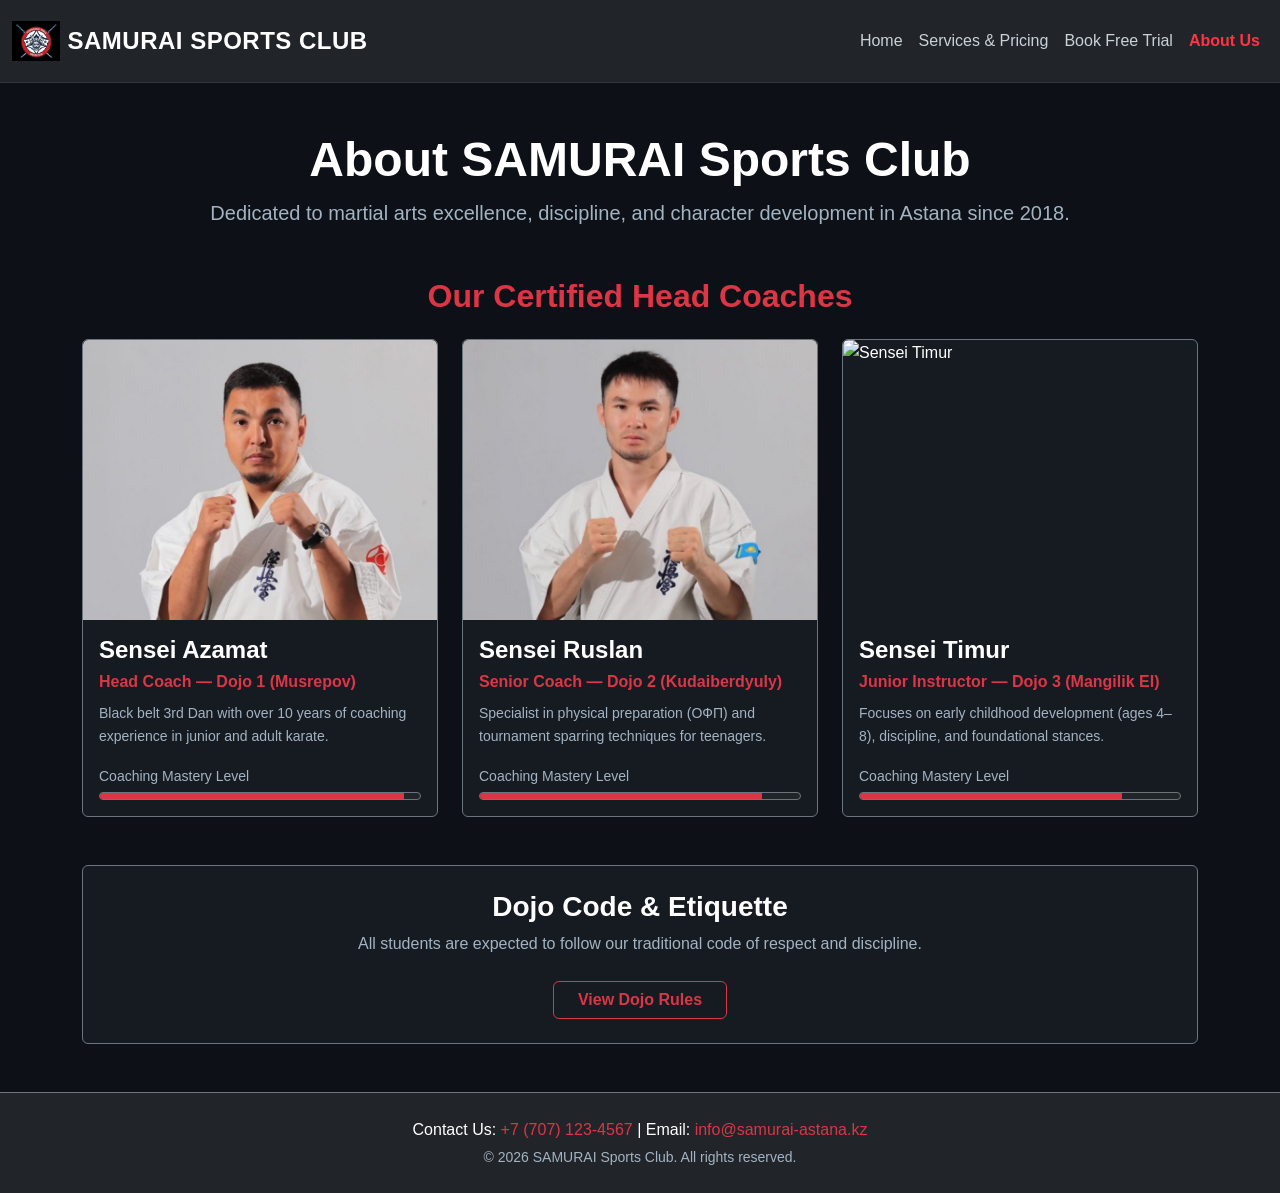
==== commit d754a216: "Finish midterm HTML structure, JS hooks and README" ====
--- a/colophon.html
+++ b/colophon.html
@@ -3,155 +3,136 @@
 <head>
     <meta charset="UTF-8">
     <meta name="viewport" content="width=device-width, initial-scale=1.0">
-    <meta name="description" content="Learn about SAMURAI Sports Club history, mission, and certified coaching staff.">
-    <meta name="author" content="Yasmina">
     <title>About Us &amp; Coaches — SAMURAI Sports Club</title>
-
-    <!-- Bootstrap v5.3.3 -->
+    
     <link href="https://cdn.jsdelivr.net/npm/bootstrap@5.3.3/dist/css/bootstrap.min.css" rel="stylesheet">
     <link rel="stylesheet" href="css/yasmina.css">
 </head>
 <body>
 
     <header>
-        <nav class="navbar navbar-expand-md navbar-dark bg-dark py-3">
+        <nav class="navbar navbar-expand-md navbar-dark bg-dark py-3" id="main-navigation">
             <div class="container-fluid">
-                <a class="navbar-brand d-flex align-items-center gap-2" href="index.html">
-                    <img src="images/logo.png" alt="SAMURAI DOJO Logo" class="header-logo">
-                    <span class="fs-4 fw-bold text-uppercase text-white">SAMURAI Sports Club</span>
+                <a class="navbar-brand d-flex align-items-center gap-2" href="index.html" id="brand-logo-link">
+                    <img src="images/logo.png" alt="SAMURAI DOJO Logo" class="header-logo" id="site-logo">
+                    <span class="fs-4 fw-bold text-uppercase text-white" id="site-title">SAMURAI Sports Club</span>
                 </a>
-                <button class="navbar-toggler" type="button" data-bs-toggle="collapse" data-bs-target="#mainNavbar" aria-controls="mainNavbar" aria-expanded="false" aria-label="Toggle navigation">
+                <button class="navbar-toggler" type="button" data-bs-toggle="collapse" data-bs-target="#mainNavbar" aria-controls="mainNavbar" aria-expanded="false" aria-label="Toggle navigation" id="navbar-toggle-btn">
                     <span class="navbar-toggler-icon"></span>
                 </button>
                 <div class="collapse navbar-collapse" id="mainNavbar">
-                    <ul class="navbar-nav ms-auto mb-2 mb-md-0">
-                        <li class="nav-item"><a class="nav-link" href="index.html">Home</a></li>
-                        <li class="nav-item"><a class="nav-link" href="services.html">Services &amp; Pricing</a></li>
-                        <li class="nav-item"><a class="nav-link" href="order.html">Book Free Trial</a></li>
-                        <li class="nav-item"><a class="nav-link active" href="colophon.html">About us</a></li>
+                    <ul class="navbar-nav ms-auto mb-2 mb-md-0" id="nav-links-list">
+                        <li class="nav-item"><a class="nav-link" href="index.html" id="nav-home">Home</a></li>
+                        <li class="nav-item"><a class="nav-link" href="services.html" id="nav-services">Services &amp; Pricing</a></li>
+                        <li class="nav-item"><a class="nav-link" href="order.html" id="nav-order">Book Free Trial</a></li>
+                        <li class="nav-item"><a class="nav-link active" href="colophon.html" id="nav-colophon">About Us</a></li>
                     </ul>
                 </div>
             </div>
         </nav>
     </header>
 
-    <!-- Основной контент страницы -->
-    <!-- ВЫБОР КОНТЕЙНЕРА: .container для ограничения ширины текста и удобного выравнивания колонок -->
-    <main class="container my-5">
-        
-        <!-- Герой-секция о клубе -->
-        <section class="text-center mb-5">
-            <h1 class="display-5 fw-bold text-white mb-3">ABOUT SAMURAI SPORTS CLUB</h1>
-            <p class="lead text-muted mx-auto" style="max-width: 750px;">
-                Founded in Astana, SAMURAI Sports Club is dedicated to developing physical strength, discipline, and mental resilience through traditional and competitive Karate.
-            </p>
+    <main class="container my-5" id="colophon-main-content">
+        <section class="text-center mb-5" id="about-intro-section">
+            <h1 class="display-5 fw-bold text-white mb-2" id="about-heading">About SAMURAI Sports Club</h1>
+            <p class="lead text-muted max-w-700 mx-auto" id="about-subheading">Dedicated to martial arts excellence, discipline, and character development in Astana since 2018.</p>
+            
+            <div id="colophon-alert-container" class="mt-3"></div>
         </section>
 
-        <!-- Раздел с тренерским составом (Адаптивная сетка Bootstrap Grid) -->
-        <section class="mb-5">
-            <h2 class="h3 text-danger fw-bold text-center mb-4">Meet Our Head Coaches</h2>
-            
-            <div class="row g-4">
-                <!-- Тренер 1 -->
-                <div class="col-12 col-md-6 col-lg-4">
-                    <div class="card bg-brand-dark text-white border-secondary h-100 shadow-sm">
-                        <img src="images/trainee1.png" class="card-img-top" alt="Sensei Azamat" style="height: 250px; object-fit: cover;">
-                        <div class="card-body">
-                            <span class="badge bg-danger mb-2">3rd Dan Black Belt</span>
-                            <h3 class="h5 card-title fw-bold">Sensei Azamat</h3>
-                            <p class="card-text text-muted small">Head Coach at Musrepov Dojo. Specialist in youth physical conditioning and sparring tactics.</p>
-                            
-                            <!-- Индикатор прогресса (Progress Bar) -->
-                            <div class="mt-3">
-                                <small class="text-white d-block mb-1">Coaching Experience: 10+ Years</small>
-                                <div class="progress bg-dark" style="height: 8px;">
-                                    <div class="progress-bar bg-danger" role="progressbar" style="width: 90%;" aria-valuenow="90" aria-valuemin="0" aria-valuemax="100"></div>
+        <section class="mb-5" id="coaches-section">
+            <h2 class="text-danger fw-bold mb-4 text-center" id="coaches-heading">Our Certified Head Coaches</h2>
+            <div class="row g-4" id="coaches-grid">
+                
+                <div class="col-12 col-md-6 col-lg-4" id="coach-col-1">
+                    <div class="card bg-brand-dark text-white border-secondary h-100" id="coach-card-1">
+                        <img src="images/trainee1.png" class="card-img-top" alt="Sensei Azamat" id="coach-img-1">
+                        <div class="card-body d-flex flex-column" id="coach-body-1">
+                            <h3 class="card-title h4 fw-bold text-white mb-1" id="coach-name-1">Sensei Azamat</h3>
+                            <p class="text-danger fw-semibold mb-2" id="coach-role-1">Head Coach — Dojo 1 (Musrepov)</p>
+                            <p class="card-text text-muted small mb-3" id="coach-desc-1">Black belt 3rd Dan with over 10 years of coaching experience in junior and adult karate.</p>
+                            <div class="mt-auto" id="coach-experience-box-1">
+                                <label class="small text-muted mb-1" id="coach-exp-label-1">Coaching Mastery Level</label>
+                                <div class="progress bg-dark border border-secondary" style="height: 8px;" id="coach-progress-1">
+                                    <div class="progress-bar bg-danger" role="progressbar" style="width: 95%;" aria-valuenow="95" aria-valuemin="0" aria-valuemax="100" id="coach-pbar-1"></div>
                                 </div>
                             </div>
                         </div>
                     </div>
                 </div>
 
-                <!-- Тренер 2 -->
-                <div class="col-12 col-md-6 col-lg-4">
-                    <div class="card bg-brand-dark text-white border-secondary h-100 shadow-sm">
-                        <img src="images/trainee2.png" class="card-img-top" alt="Sensei Ruslan" style="height: 250px; object-fit: cover;">
-                        <div class="card-body">
-                            <span class="badge bg-danger mb-2">2nd Dan Black Belt</span>
-                            <h3 class="h5 card-title fw-bold">Sensei Ruslan</h3>
-                            <p class="card-text text-muted small">Senior Coach at Kudaiberdyuly Dojo. National Championship winner and Kata specialist.</p>
-                            
-                            <div class="mt-3">
-                                <small class="text-white d-block mb-1">Coaching Experience: 8 Years</small>
-                                <div class="progress bg-dark" style="height: 8px;">
-                                    <div class="progress-bar bg-danger" role="progressbar" style="width: 80%;" aria-valuenow="80" aria-valuemin="0" aria-valuemax="100"></div>
+                <div class="col-12 col-md-6 col-lg-4" id="coach-col-2">
+                    <div class="card bg-brand-dark text-white border-secondary h-100" id="coach-card-2">
+                        <img src="images/trainee2.png" class="card-img-top" alt="Sensei Ruslan" id="coach-img-2">
+                        <div class="card-body d-flex flex-column" id="coach-body-2">
+                            <h3 class="card-title h4 fw-bold text-white mb-1" id="coach-name-2">Sensei Ruslan</h3>
+                            <p class="text-danger fw-semibold mb-2" id="coach-role-2">Senior Coach — Dojo 2 (Kudaiberdyuly)</p>
+                            <p class="card-text text-muted small mb-3" id="coach-desc-2">Specialist in physical preparation (ОФП) and tournament sparring techniques for teenagers.</p>
+                            <div class="mt-auto" id="coach-experience-box-2">
+                                <label class="small text-muted mb-1" id="coach-exp-label-2">Coaching Mastery Level</label>
+                                <div class="progress bg-dark border border-secondary" style="height: 8px;" id="coach-progress-2">
+                                    <div class="progress-bar bg-danger" role="progressbar" style="width: 88%;" aria-valuenow="88" aria-valuemin="0" aria-valuemax="100" id="coach-pbar-2"></div>
                                 </div>
                             </div>
                         </div>
                     </div>
                 </div>
 
-                <!-- Тренер 3 -->
-                <div class="col-12 col-lg-4">
-                    <div class="card bg-brand-dark text-white border-secondary h-100 shadow-sm">
-                        <img src="images/trainee3.png" class="card-img-top" alt="Sensei Timur" style="height: 250px; object-fit: cover;">
-                        <div class="card-body">
-                            <span class="badge bg-danger mb-2">2nd Dan Black Belt</span>
-                            <h3 class="h5 card-title fw-bold">Sensei Timur</h3>
-                            <p class="card-text text-muted small">Junior Group Coach at Mangilik El Dojo. Focused on character building for kids aged 4-10.</p>
-                            
-                            <div class="mt-3">
-                                <small class="text-white d-block mb-1">Coaching Experience: 6 Years</small>
-                                <div class="progress bg-dark" style="height: 8px;">
-                                    <div class="progress-bar bg-danger" role="progressbar" style="width: 65%;" aria-valuenow="65" aria-valuemin="0" aria-valuemax="100"></div>
+                <div class="col-12 col-md-6 col-lg-4" id="coach-col-3">
+                    <div class="card bg-brand-dark text-white border-secondary h-100" id="coach-card-3">
+                        <img src="images/trainee3.jpg" class="card-img-top" alt="Sensei Timur" id="coach-img-3">
+                        <div class="card-body d-flex flex-column" id="coach-body-3">
+                            <h3 class="card-title h4 fw-bold text-white mb-1" id="coach-name-3">Sensei Timur</h3>
+                            <p class="text-danger fw-semibold mb-2" id="coach-role-3">Junior Instructor — Dojo 3 (Mangilik El)</p>
+                            <p class="card-text text-muted small mb-3" id="coach-desc-3">Focuses on early childhood development (ages 4–8), discipline, and foundational stances.</p>
+                            <div class="mt-auto" id="coach-experience-box-3">
+                                <label class="small text-muted mb-1" id="coach-exp-label-3">Coaching Mastery Level</label>
+                                <div class="progress bg-dark border border-secondary" style="height: 8px;" id="coach-progress-3">
+                                    <div class="progress-bar bg-danger" role="progressbar" style="width: 82%;" aria-valuenow="82" aria-valuemin="0" aria-valuemax="100" id="coach-pbar-3"></div>
                                 </div>
                             </div>
                         </div>
                     </div>
                 </div>
+
             </div>
         </section>
 
-        <!-- ПОДКЛЮЧЕННЫЙ КОМПОНЕНТ BOOTSTRAP: Modal (Модальное окно с правилами додзё) -->
-        <!-- Component: Bootstrap Modal. Changes: Trigger button styled as red badge, customized content for Dojo Code of Conduct -->
-        <section class="text-center p-4 bg-brand-dark rounded border border-secondary my-5">
-            <h2 class="h4 text-white fw-bold mb-3">Dojo Rules &amp; Etiquette</h2>
-            <p class="text-muted mb-3">We follow strict traditional martial arts principles during every training session.</p>
-            <button type="button" class="btn btn-outline-danger fw-bold" data-bs-toggle="modal" data-bs-target="#dojoRulesModal">
-                Read Dojo Code of Conduct
+        <section class="p-4 bg-brand-dark rounded border border-secondary text-center mb-5" id="rules-cta-section">
+            <h2 class="h3 text-white fw-bold mb-2" id="rules-heading">Dojo Code &amp; Etiquette</h2>
+            <p class="text-muted mb-4" id="rules-subheading">All students are expected to follow our traditional code of respect and discipline.</p>
+            <button type="button" class="btn btn-outline-danger fw-bold px-4" data-bs-toggle="modal" data-bs-target="#dojoRulesModal" id="btn-open-rules-modal">
+                View Dojo Rules
             </button>
         </section>
 
-        <!-- Структура модального окна -->
         <div class="modal fade" id="dojoRulesModal" tabindex="-1" aria-labelledby="dojoRulesModalLabel" aria-hidden="true">
-            <div class="modal-dialog modal-dialog-centered">
-                <div class="modal-content bg-dark text-white border-secondary">
-                    <div class="modal-header border-secondary">
-                        <h5 class="modal-title fw-bold text-danger" id="dojoRulesModalLabel">SAMURAI Dojo Code of Conduct</h5>
-                        <button type="button" class="btn-close btn-close-white" data-bs-dismiss="modal" aria-label="Close"></button>
+            <div class="modal-dialog modal-dialog-centered" id="modal-dialog-container">
+                <div class="modal-content bg-dark text-white border-secondary" id="modal-content-box">
+                    <div class="modal-header border-secondary" id="modal-header-box">
+                        <h5 class="modal-title text-danger fw-bold" id="dojoRulesModalLabel">SAMURAI Dojo Rules</h5>
+                        <button type="button" class="btn-close btn-close-white" data-bs-dismiss="modal" aria-label="Close" id="btn-close-modal-x"></button>
                     </div>
-                    <div class="modal-body text-start">
-                        <ol class="ps-3 mb-0 text-muted">
-                            <li class="mb-2"><strong class="text-white">Respect:</strong> Bow when entering and leaving the Dojo.</li>
-                            <li class="mb-2"><strong class="text-white">Punctuality:</strong> Arrive 10 minutes before the scheduled class starts.</li>
-                            <li class="mb-2"><strong class="text-white">Uniform:</strong> Wear a clean traditional Dogi (karate suit) or sport kit.</li>
-                            <li><strong class="text-white">Discipline:</strong> Listen attentively to Sensei instructions at all times.</li>
+                    <div class="modal-body" id="modal-body-content">
+                        <ol class="text-muted mb-0 ps-3" id="rules-modal-list">
+                            <li class="mb-2" id="rule-item-1"><strong class="text-white">Respect:</strong> Bow upon entering and leaving the Dojo hall.</li>
+                            <li class="mb-2" id="rule-item-2"><strong class="text-white">Punctuality:</strong> Arrive 10 minutes prior to training start time.</li>
+                            <li class="mb-2" id="rule-item-3"><strong class="text-white">Uniform:</strong> Clean traditional Gi (or sports wear for trial) is mandatory.</li>
+                            <li id="rule-item-4"><strong class="text-white">Safety:</strong> Follow coach instructions instantly and keep fingernails trimmed.</li>
                         </ol>
                     </div>
-                    <div class="modal-footer border-secondary">
-                        <button type="button" class="btn btn-danger" data-bs-dismiss="modal">I Understand</button>
+                    <div class="modal-footer border-secondary" id="modal-footer-box">
+                        <button type="button" class="btn btn-secondary" data-bs-dismiss="modal" id="btn-close-modal-footer">Close</button>
                     </div>
                 </div>
             </div>
         </div>
-
     </main>
 
-    <!-- Подвал -->
-    <footer class="bg-dark text-white text-center py-4 border-top border-secondary">
+    <footer class="bg-dark text-white text-center py-4 border-top border-secondary" id="main-footer">
         <div class="container">
-            <p class="mb-1">Contact Us: <a href="tel:+77071234567" class="text-danger text-decoration-none">+7 (707) 123-4567</a> | Email: <a href="mailto:info@samurai-astana.kz" class="text-danger text-decoration-none">info@samurai-astana.kz</a></p>
-            <p class="mb-0 text-muted small">&copy; 2026 SAMURAI Sports Club. All rights reserved.</p>
+            <p class="mb-1" id="footer-contact-info">Contact Us: <a href="tel:+77071234567" class="text-danger text-decoration-none" id="footer-phone">+7 (707) 123-4567</a> | Email: <a href="mailto:info@samurai-astana.kz" class="text-danger text-decoration-none" id="footer-email">info@samurai-astana.kz</a></p>
+            <p class="mb-0 text-muted small" id="footer-copyright">&copy; 2026 SAMURAI Sports Club. All rights reserved.</p>
         </div>
     </footer>
 
--- a/css/yasmina.css
+++ b/css/yasmina.css
@@ -1,9 +1,3 @@
-/* ==========================================================================
-   SAMURAI Sports Club Astana - Consolidated & Enhanced Custom Layer
-   Assignment 3: Readability Polish & Coach Image Fitting Layer
-   ========================================================================== */
-
-/* 1. Базовая тема и повышенный контраст текста */
 body {
     background-color: #0d1117;
     color: #f0f6fc;
@@ -11,12 +5,10 @@
     line-height: 1.6;
 }
 
-/* Улучшение читаемости второстепенного текста */
 .text-muted {
     color: #a3b3c2 !important;
 }
 
-/* 2. Шапка и навигация */
 header {
     background-color: #161b22;
     border-bottom: 1px solid #30363d;
@@ -43,7 +35,6 @@
     font-weight: 700;
 }
 
-/* 3. Брендовые цвета */
 .text-brand-red {
     color: #ff3344;
 }
@@ -52,7 +43,6 @@
     background-color: #161b22;
 }
 
-/* 4. Карточки и исправление фото тренеров */
 .card {
     transition: transform 0.25s ease, box-shadow 0.25s ease, border-color 0.25s ease;
     overflow: hidden;
@@ -64,19 +54,17 @@
     box-shadow: 0 8px 20px rgba(255, 51, 68, 0.15);
 }
 
-/* Оформление фото тренеров */
 .card-img-top {
     height: 280px;
     object-fit: cover;
-    object-position: top center; /* Гарантирует, что лица тренеров всегда в кадре */
+    object-position: top center;
     transition: transform 0.3s ease;
 }
 
 .card:hover .card-img-top {
-    transform: scale(1.03); /* Плавное увеличение фото при наведении */
+    transform: scale(1.03);
 }
 
-/* 5. Интерактивные элементы и формы */
 .form-control:focus, 
 .form-select:focus {
     background-color: #161b22;
@@ -105,4 +93,22 @@
 .hero-banner-img {
     max-height: 250px;
     object-fit: contain;
+}
+
+.is-hidden {
+    display: none !important;
+}
+
+.is-active {
+    border-color: #ff3344 !important;
+}
+
+.is-error {
+    border-color: #dc3545 !important;
+    background-color: rgba(220, 53, 69, 0.1) !important;
+}
+
+.is-success {
+    border-color: #198754 !important;
+    background-color: rgba(25, 135, 84, 0.1) !important;
 }
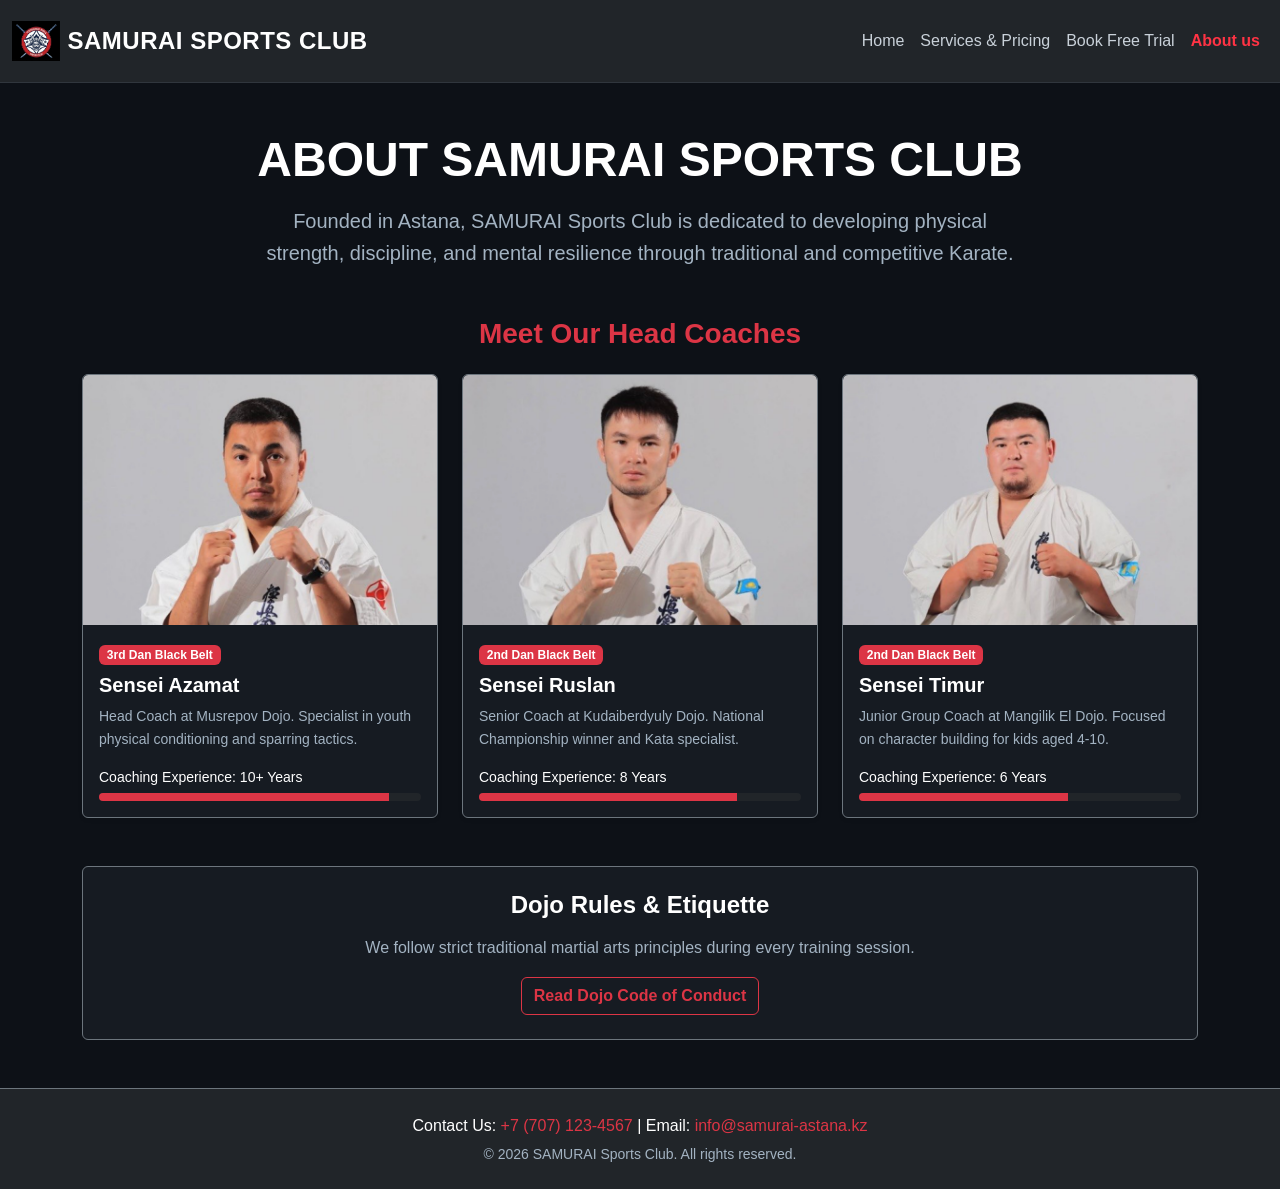
==== commit cf1fb88c: "Fix order.html action attribute and finalize midterm code" ====
--- a/colophon.html
+++ b/colophon.html
@@ -3,7 +3,10 @@
 <head>
     <meta charset="UTF-8">
     <meta name="viewport" content="width=device-width, initial-scale=1.0">
+    <meta name="description" content="Learn about SAMURAI Sports Club history, mission, and certified coaching staff.">
+    <meta name="author" content="Yasmina">
     <title>About Us &amp; Coaches — SAMURAI Sports Club</title>
+
     
     <link href="https://cdn.jsdelivr.net/npm/bootstrap@5.3.3/dist/css/bootstrap.min.css" rel="stylesheet">
     <link rel="stylesheet" href="css/yasmina.css">
@@ -11,128 +14,142 @@
 <body>
 
     <header>
-        <nav class="navbar navbar-expand-md navbar-dark bg-dark py-3" id="main-navigation">
+        <nav class="navbar navbar-expand-md navbar-dark bg-dark py-3">
             <div class="container-fluid">
-                <a class="navbar-brand d-flex align-items-center gap-2" href="index.html" id="brand-logo-link">
-                    <img src="images/logo.png" alt="SAMURAI DOJO Logo" class="header-logo" id="site-logo">
-                    <span class="fs-4 fw-bold text-uppercase text-white" id="site-title">SAMURAI Sports Club</span>
+                <a class="navbar-brand d-flex align-items-center gap-2" href="index.html">
+                    <img src="images/logo.png" alt="SAMURAI DOJO Logo" class="header-logo">
+                    <span class="fs-4 fw-bold text-uppercase text-white">SAMURAI Sports Club</span>
                 </a>
-                <button class="navbar-toggler" type="button" data-bs-toggle="collapse" data-bs-target="#mainNavbar" aria-controls="mainNavbar" aria-expanded="false" aria-label="Toggle navigation" id="navbar-toggle-btn">
+                <button class="navbar-toggler" type="button" data-bs-toggle="collapse" data-bs-target="#mainNavbar" aria-controls="mainNavbar" aria-expanded="false" aria-label="Toggle navigation">
                     <span class="navbar-toggler-icon"></span>
                 </button>
                 <div class="collapse navbar-collapse" id="mainNavbar">
-                    <ul class="navbar-nav ms-auto mb-2 mb-md-0" id="nav-links-list">
-                        <li class="nav-item"><a class="nav-link" href="index.html" id="nav-home">Home</a></li>
-                        <li class="nav-item"><a class="nav-link" href="services.html" id="nav-services">Services &amp; Pricing</a></li>
-                        <li class="nav-item"><a class="nav-link" href="order.html" id="nav-order">Book Free Trial</a></li>
-                        <li class="nav-item"><a class="nav-link active" href="colophon.html" id="nav-colophon">About Us</a></li>
+                    <ul class="navbar-nav ms-auto mb-2 mb-md-0">
+                        <li class="nav-item"><a class="nav-link" href="index.html">Home</a></li>
+                        <li class="nav-item"><a class="nav-link" href="services.html">Services &amp; Pricing</a></li>
+                        <li class="nav-item"><a class="nav-link" href="order.html">Book Free Trial</a></li>
+                        <li class="nav-item"><a class="nav-link active" href="colophon.html">About us</a></li>
                     </ul>
                 </div>
             </div>
         </nav>
     </header>
 
-    <main class="container my-5" id="colophon-main-content">
-        <section class="text-center mb-5" id="about-intro-section">
-            <h1 class="display-5 fw-bold text-white mb-2" id="about-heading">About SAMURAI Sports Club</h1>
-            <p class="lead text-muted max-w-700 mx-auto" id="about-subheading">Dedicated to martial arts excellence, discipline, and character development in Astana since 2018.</p>
-            
-            <div id="colophon-alert-container" class="mt-3"></div>
+    
+    <main class="container my-5">
+        
+        
+        <section class="text-center mb-5">
+            <h1 class="display-5 fw-bold text-white mb-3">ABOUT SAMURAI SPORTS CLUB</h1>
+            <p class="lead text-muted mx-auto" style="max-width: 750px;">
+                Founded in Astana, SAMURAI Sports Club is dedicated to developing physical strength, discipline, and mental resilience through traditional and competitive Karate.
+            </p>
         </section>
 
-        <section class="mb-5" id="coaches-section">
-            <h2 class="text-danger fw-bold mb-4 text-center" id="coaches-heading">Our Certified Head Coaches</h2>
-            <div class="row g-4" id="coaches-grid">
+        
+        <section class="mb-5">
+            <h2 class="h3 text-danger fw-bold text-center mb-4">Meet Our Head Coaches</h2>
+            
+            <div class="row g-4">
                 
-                <div class="col-12 col-md-6 col-lg-4" id="coach-col-1">
-                    <div class="card bg-brand-dark text-white border-secondary h-100" id="coach-card-1">
-                        <img src="images/trainee1.png" class="card-img-top" alt="Sensei Azamat" id="coach-img-1">
-                        <div class="card-body d-flex flex-column" id="coach-body-1">
-                            <h3 class="card-title h4 fw-bold text-white mb-1" id="coach-name-1">Sensei Azamat</h3>
-                            <p class="text-danger fw-semibold mb-2" id="coach-role-1">Head Coach — Dojo 1 (Musrepov)</p>
-                            <p class="card-text text-muted small mb-3" id="coach-desc-1">Black belt 3rd Dan with over 10 years of coaching experience in junior and adult karate.</p>
-                            <div class="mt-auto" id="coach-experience-box-1">
-                                <label class="small text-muted mb-1" id="coach-exp-label-1">Coaching Mastery Level</label>
-                                <div class="progress bg-dark border border-secondary" style="height: 8px;" id="coach-progress-1">
-                                    <div class="progress-bar bg-danger" role="progressbar" style="width: 95%;" aria-valuenow="95" aria-valuemin="0" aria-valuemax="100" id="coach-pbar-1"></div>
+                <div class="col-12 col-md-6 col-lg-4">
+                    <div class="card bg-brand-dark text-white border-secondary h-100 shadow-sm">
+                        <img src="images/trainee1.png" class="card-img-top" alt="Sensei Azamat" style="height: 250px; object-fit: cover;">
+                        <div class="card-body">
+                            <span class="badge bg-danger mb-2">3rd Dan Black Belt</span>
+                            <h3 class="h5 card-title fw-bold">Sensei Azamat</h3>
+                            <p class="card-text text-muted small">Head Coach at Musrepov Dojo. Specialist in youth physical conditioning and sparring tactics.</p>
+                            
+                            
+                            <div class="mt-3">
+                                <small class="text-white d-block mb-1">Coaching Experience: 10+ Years</small>
+                                <div class="progress bg-dark" style="height: 8px;">
+                                    <div class="progress-bar bg-danger" role="progressbar" style="width: 90%;" aria-valuenow="90" aria-valuemin="0" aria-valuemax="100"></div>
                                 </div>
                             </div>
                         </div>
                     </div>
                 </div>
 
-                <div class="col-12 col-md-6 col-lg-4" id="coach-col-2">
-                    <div class="card bg-brand-dark text-white border-secondary h-100" id="coach-card-2">
-                        <img src="images/trainee2.png" class="card-img-top" alt="Sensei Ruslan" id="coach-img-2">
-                        <div class="card-body d-flex flex-column" id="coach-body-2">
-                            <h3 class="card-title h4 fw-bold text-white mb-1" id="coach-name-2">Sensei Ruslan</h3>
-                            <p class="text-danger fw-semibold mb-2" id="coach-role-2">Senior Coach — Dojo 2 (Kudaiberdyuly)</p>
-                            <p class="card-text text-muted small mb-3" id="coach-desc-2">Specialist in physical preparation (ОФП) and tournament sparring techniques for teenagers.</p>
-                            <div class="mt-auto" id="coach-experience-box-2">
-                                <label class="small text-muted mb-1" id="coach-exp-label-2">Coaching Mastery Level</label>
-                                <div class="progress bg-dark border border-secondary" style="height: 8px;" id="coach-progress-2">
-                                    <div class="progress-bar bg-danger" role="progressbar" style="width: 88%;" aria-valuenow="88" aria-valuemin="0" aria-valuemax="100" id="coach-pbar-2"></div>
+                
+                <div class="col-12 col-md-6 col-lg-4">
+                    <div class="card bg-brand-dark text-white border-secondary h-100 shadow-sm">
+                        <img src="images/trainee2.png" class="card-img-top" alt="Sensei Ruslan" style="height: 250px; object-fit: cover;">
+                        <div class="card-body">
+                            <span class="badge bg-danger mb-2">2nd Dan Black Belt</span>
+                            <h3 class="h5 card-title fw-bold">Sensei Ruslan</h3>
+                            <p class="card-text text-muted small">Senior Coach at Kudaiberdyuly Dojo. National Championship winner and Kata specialist.</p>
+                            
+                            <div class="mt-3">
+                                <small class="text-white d-block mb-1">Coaching Experience: 8 Years</small>
+                                <div class="progress bg-dark" style="height: 8px;">
+                                    <div class="progress-bar bg-danger" role="progressbar" style="width: 80%;" aria-valuenow="80" aria-valuemin="0" aria-valuemax="100"></div>
                                 </div>
                             </div>
                         </div>
                     </div>
                 </div>
 
-                <div class="col-12 col-md-6 col-lg-4" id="coach-col-3">
-                    <div class="card bg-brand-dark text-white border-secondary h-100" id="coach-card-3">
-                        <img src="images/trainee3.jpg" class="card-img-top" alt="Sensei Timur" id="coach-img-3">
-                        <div class="card-body d-flex flex-column" id="coach-body-3">
-                            <h3 class="card-title h4 fw-bold text-white mb-1" id="coach-name-3">Sensei Timur</h3>
-                            <p class="text-danger fw-semibold mb-2" id="coach-role-3">Junior Instructor — Dojo 3 (Mangilik El)</p>
-                            <p class="card-text text-muted small mb-3" id="coach-desc-3">Focuses on early childhood development (ages 4–8), discipline, and foundational stances.</p>
-                            <div class="mt-auto" id="coach-experience-box-3">
-                                <label class="small text-muted mb-1" id="coach-exp-label-3">Coaching Mastery Level</label>
-                                <div class="progress bg-dark border border-secondary" style="height: 8px;" id="coach-progress-3">
-                                    <div class="progress-bar bg-danger" role="progressbar" style="width: 82%;" aria-valuenow="82" aria-valuemin="0" aria-valuemax="100" id="coach-pbar-3"></div>
+                
+                <div class="col-12 col-lg-4">
+                    <div class="card bg-brand-dark text-white border-secondary h-100 shadow-sm">
+                        <img src="images/trainee3.png" class="card-img-top" alt="Sensei Timur" style="height: 250px; object-fit: cover;">
+                        <div class="card-body">
+                            <span class="badge bg-danger mb-2">2nd Dan Black Belt</span>
+                            <h3 class="h5 card-title fw-bold">Sensei Timur</h3>
+                            <p class="card-text text-muted small">Junior Group Coach at Mangilik El Dojo. Focused on character building for kids aged 4-10.</p>
+                            
+                            <div class="mt-3">
+                                <small class="text-white d-block mb-1">Coaching Experience: 6 Years</small>
+                                <div class="progress bg-dark" style="height: 8px;">
+                                    <div class="progress-bar bg-danger" role="progressbar" style="width: 65%;" aria-valuenow="65" aria-valuemin="0" aria-valuemax="100"></div>
                                 </div>
                             </div>
                         </div>
                     </div>
                 </div>
-
             </div>
         </section>
 
-        <section class="p-4 bg-brand-dark rounded border border-secondary text-center mb-5" id="rules-cta-section">
-            <h2 class="h3 text-white fw-bold mb-2" id="rules-heading">Dojo Code &amp; Etiquette</h2>
-            <p class="text-muted mb-4" id="rules-subheading">All students are expected to follow our traditional code of respect and discipline.</p>
-            <button type="button" class="btn btn-outline-danger fw-bold px-4" data-bs-toggle="modal" data-bs-target="#dojoRulesModal" id="btn-open-rules-modal">
-                View Dojo Rules
+        
+        <section class="text-center p-4 bg-brand-dark rounded border border-secondary my-5">
+            <h2 class="h4 text-white fw-bold mb-3">Dojo Rules &amp; Etiquette</h2>
+            <p class="text-muted mb-3">We follow strict traditional martial arts principles during every training session.</p>
+            <button type="button" class="btn btn-outline-danger fw-bold" data-bs-toggle="modal" data-bs-target="#dojoRulesModal">
+                Read Dojo Code of Conduct
             </button>
         </section>
 
+        
         <div class="modal fade" id="dojoRulesModal" tabindex="-1" aria-labelledby="dojoRulesModalLabel" aria-hidden="true">
-            <div class="modal-dialog modal-dialog-centered" id="modal-dialog-container">
-                <div class="modal-content bg-dark text-white border-secondary" id="modal-content-box">
-                    <div class="modal-header border-secondary" id="modal-header-box">
-                        <h5 class="modal-title text-danger fw-bold" id="dojoRulesModalLabel">SAMURAI Dojo Rules</h5>
-                        <button type="button" class="btn-close btn-close-white" data-bs-dismiss="modal" aria-label="Close" id="btn-close-modal-x"></button>
+            <div class="modal-dialog modal-dialog-centered">
+                <div class="modal-content bg-dark text-white border-secondary">
+                    <div class="modal-header border-secondary">
+                        <h5 class="modal-title fw-bold text-danger" id="dojoRulesModalLabel">SAMURAI Dojo Code of Conduct</h5>
+                        <button type="button" class="btn-close btn-close-white" data-bs-dismiss="modal" aria-label="Close"></button>
                     </div>
-                    <div class="modal-body" id="modal-body-content">
-                        <ol class="text-muted mb-0 ps-3" id="rules-modal-list">
-                            <li class="mb-2" id="rule-item-1"><strong class="text-white">Respect:</strong> Bow upon entering and leaving the Dojo hall.</li>
-                            <li class="mb-2" id="rule-item-2"><strong class="text-white">Punctuality:</strong> Arrive 10 minutes prior to training start time.</li>
-                            <li class="mb-2" id="rule-item-3"><strong class="text-white">Uniform:</strong> Clean traditional Gi (or sports wear for trial) is mandatory.</li>
-                            <li id="rule-item-4"><strong class="text-white">Safety:</strong> Follow coach instructions instantly and keep fingernails trimmed.</li>
+                    <div class="modal-body text-start">
+                        <ol class="ps-3 mb-0 text-muted">
+                            <li class="mb-2"><strong class="text-white">Respect:</strong> Bow when entering and leaving the Dojo.</li>
+                            <li class="mb-2"><strong class="text-white">Punctuality:</strong> Arrive 10 minutes before the scheduled class starts.</li>
+                            <li class="mb-2"><strong class="text-white">Uniform:</strong> Wear a clean traditional Dogi (karate suit) or sport kit.</li>
+                            <li><strong class="text-white">Discipline:</strong> Listen attentively to Sensei instructions at all times.</li>
                         </ol>
                     </div>
-                    <div class="modal-footer border-secondary" id="modal-footer-box">
-                        <button type="button" class="btn btn-secondary" data-bs-dismiss="modal" id="btn-close-modal-footer">Close</button>
+                    <div class="modal-footer border-secondary">
+                        <button type="button" class="btn btn-danger" data-bs-dismiss="modal">I Understand</button>
                     </div>
                 </div>
             </div>
         </div>
+
     </main>
 
-    <footer class="bg-dark text-white text-center py-4 border-top border-secondary" id="main-footer">
+    
+    <footer class="bg-dark text-white text-center py-4 border-top border-secondary">
         <div class="container">
-            <p class="mb-1" id="footer-contact-info">Contact Us: <a href="tel:+77071234567" class="text-danger text-decoration-none" id="footer-phone">+7 (707) 123-4567</a> | Email: <a href="mailto:info@samurai-astana.kz" class="text-danger text-decoration-none" id="footer-email">info@samurai-astana.kz</a></p>
-            <p class="mb-0 text-muted small" id="footer-copyright">&copy; 2026 SAMURAI Sports Club. All rights reserved.</p>
+            <p class="mb-1">Contact Us: <a href="tel:+77071234567" class="text-danger text-decoration-none">+7 (707) 123-4567</a> | Email: <a href="mailto:info@samurai-astana.kz" class="text-danger text-decoration-none">info@samurai-astana.kz</a></p>
+            <p class="mb-0 text-muted small">&copy; 2026 SAMURAI Sports Club. All rights reserved.</p>
         </div>
     </footer>
 
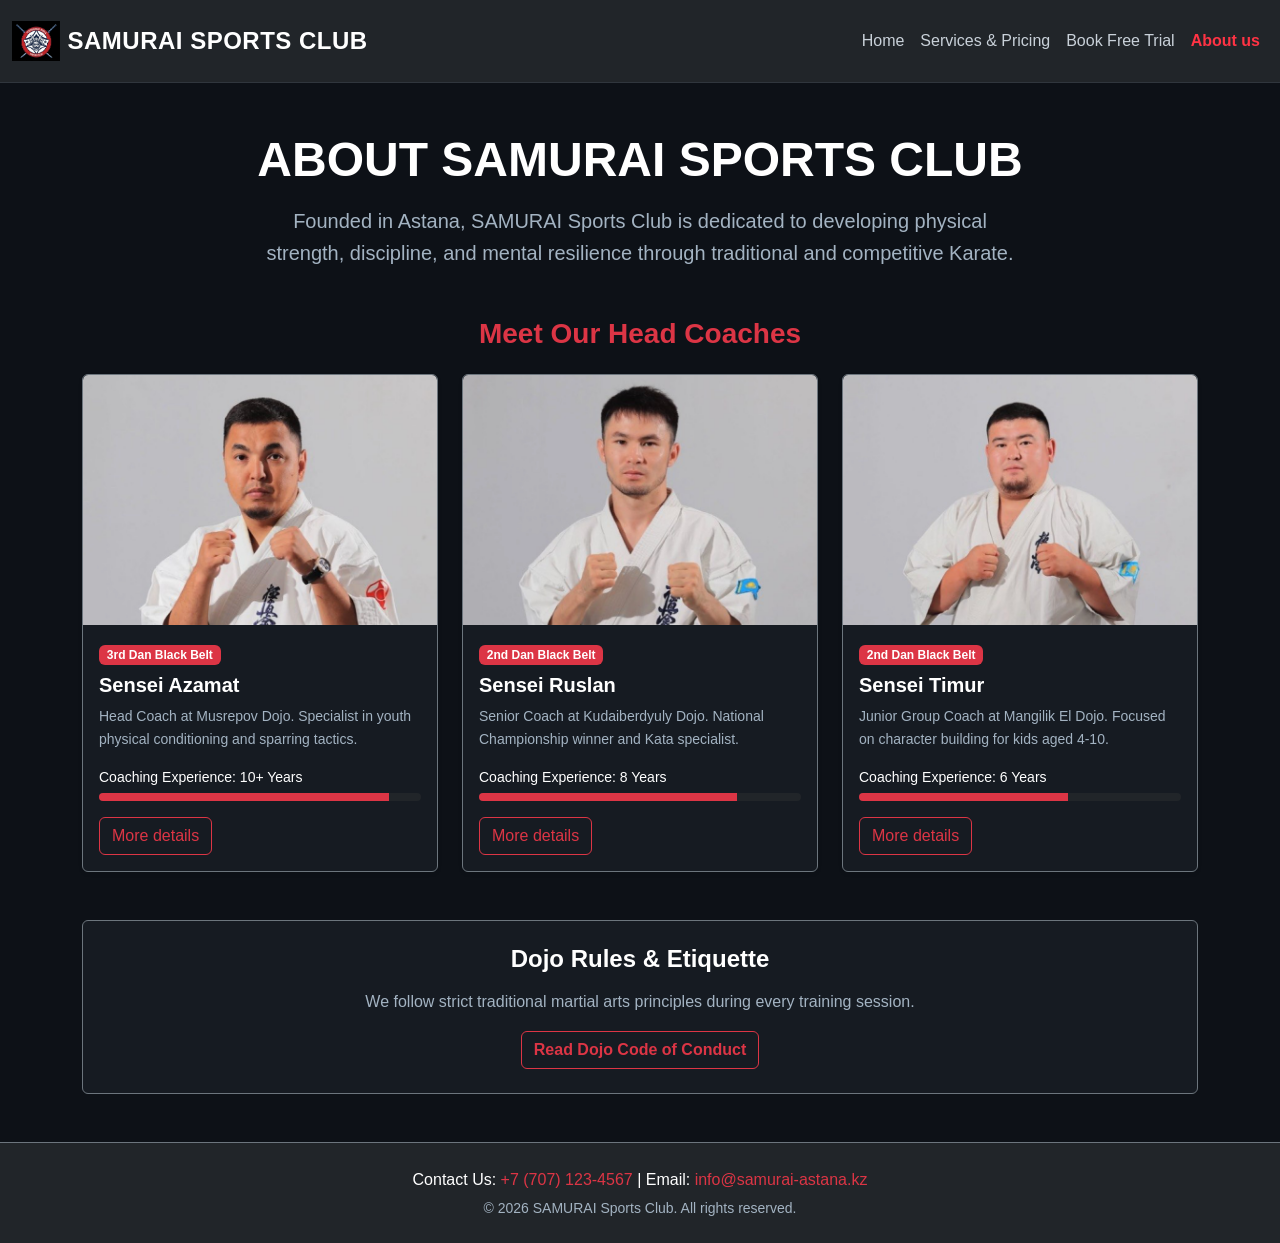
==== commit 3875e636: "Update SAMURAI Sports Club website" ====
--- a/colophon.html
+++ b/colophon.html
@@ -154,5 +154,7 @@
     </footer>
 
     <script src="https://cdn.jsdelivr.net/npm/bootstrap@5.3.3/dist/js/bootstrap.bundle.min.js"></script>
+    <script src="js/coaches.js"></script>
+    
 </body>
 </html>
